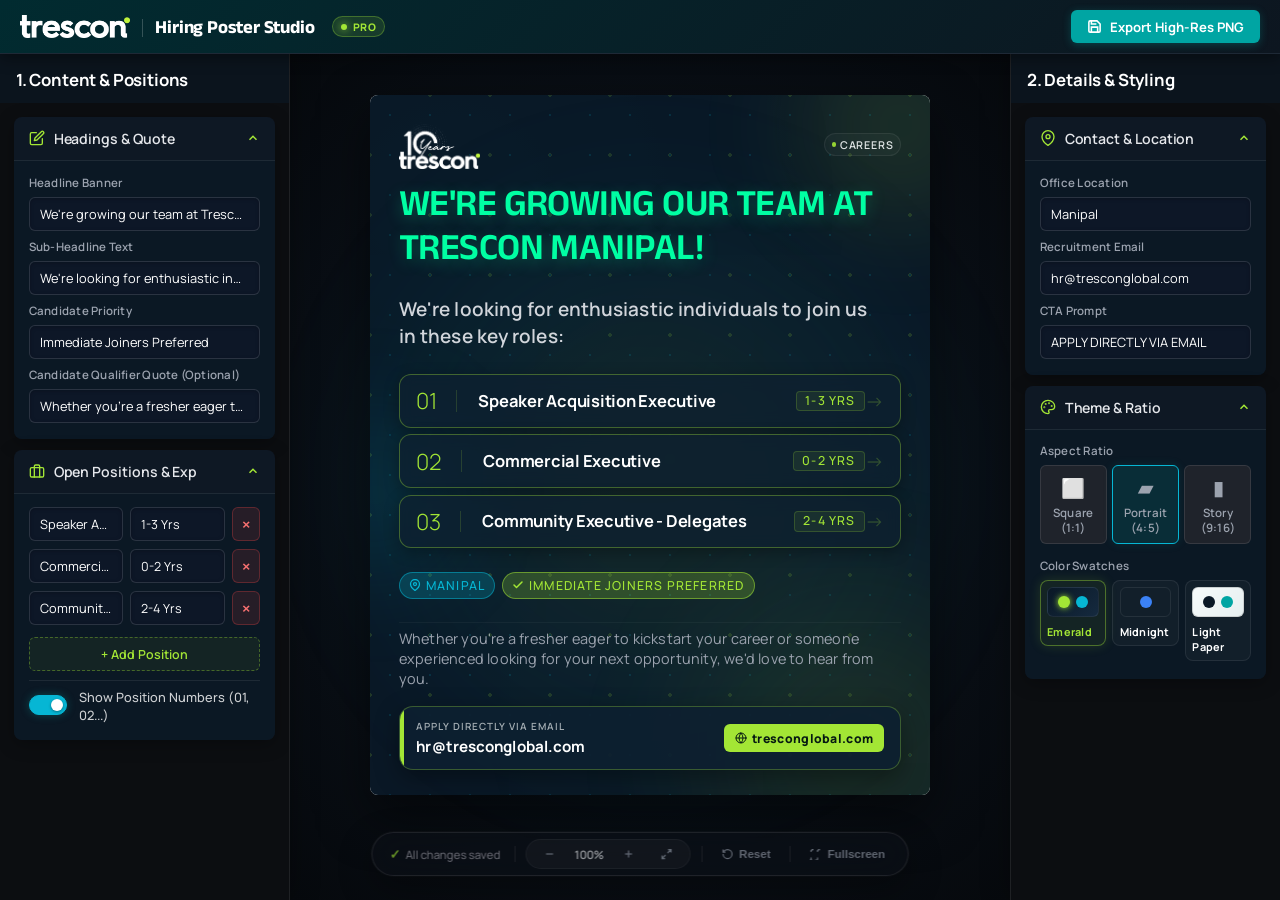
==== hiring-poster.html @ 16925a7d "Production Build: Permanent Clean Deployment v24.0" ====
<!DOCTYPE html>
<html lang="en">
<head>
  <meta charset="UTF-8">
  <meta name="viewport" content="width=device-width, initial-scale=1.0">
  <meta http-equiv="Cache-Control" content="no-cache, no-store, must-revalidate">
  <meta http-equiv="Pragma" content="no-cache">
  <meta http-equiv="Expires" content="0">
  <title>Trescon Global - Hiring Poster Studio Pro</title>
  <meta name="description" content="Official Trescon Global Canva-style hiring poster generator and social media campaign editor. Fill out job details, pick aspect ratios (Square, Portrait, Story), design themes, and export high-res PNGs.">
  
  <!-- Google Fonts: Manrope (Clean UI Typography) & Anek Devanagari -->
  <link rel="preconnect" href="https://fonts.googleapis.com">
  <link rel="preconnect" href="https://fonts.gstatic.com" crossorigin>
  <link href="https://fonts.googleapis.com/css2?family=Anek+Devanagari:wght@400;500;600;700&family=Manrope:wght@400;500;600;700;800&display=swap" rel="stylesheet">
  
  <link rel="stylesheet" href="style.css?v=27.0">
</head>
<body>

  <div class="studio-app-container" id="studio-app-container">
    
    <!-- TOP FIXED NAVIGATION RIBBON -->
    <header class="studio-top-ribbon">
      <div class="ribbon-brand">
        <img src="brand_assets/trescon-logo-white-2025.png" alt="Trescon Logo" class="brand-logo-img">
        <div class="brand-divider"></div>
        <h1 class="brand-title">Hiring Poster Studio</h1>
        <span class="live-studio-badge"><span class="badge-dot"></span> PRO</span>
      </div>

      <div class="ribbon-actions">
        <button id="btn-export-top" class="btn-top-export" aria-label="Export High-Res PNG">
          <svg width="15" height="15" viewBox="0 0 24 24" fill="none" stroke="currentColor" stroke-width="2.5"><path d="M19 21H5a2 2 0 0 1-2-2V5a2 2 0 0 1 2-2h11l5 5v11a2 2 0 0 1-2 2z"></path><polyline points="17 21 17 13 7 13 7 21"></polyline><polyline points="7 3 7 8 15 8"></polyline></svg>
          Export High-Res PNG
        </button>
      </div>
    </header>

    <!-- MAIN THREE-COLUMN STUDIO LAYOUT -->
    <div class="studio-main-layout">
      
      <!-- COLUMN 1: LEFT SIDEBAR (CONTENT & POSITIONS - 50/50 DIVIDE) -->
      <aside class="editor-sidebar-left">
        <div class="sidebar-header-clean">
          <h2>1. Content & Positions</h2>
        </div>

        <div class="accordion-container">
          
          <!-- ACCORDION 1: CAMPAIGN HEADINGS & PRIORITY (OPEN BY DEFAULT) -->
          <div class="accordion-item open" id="acc-item-headings">
            <button class="accordion-header" aria-expanded="true" aria-controls="acc-body-headings">
              <div class="acc-title-group">
                <svg class="acc-svg-icon" width="16" height="16" viewBox="0 0 24 24" fill="none" stroke="currentColor" stroke-width="2" stroke-linecap="round" stroke-linejoin="round"><path d="M11 4H4a2 2 0 0 0-2 2v14a2 2 0 0 0 2 2h14a2 2 0 0 0 2-2v-7"></path><path d="M18.5 2.5a2.121 2.121 0 0 1 3 3L12 15l-4 1 1-4 9.5-9.5z"></path></svg>
                <span class="acc-title">Headings & Quote</span>
              </div>
              <svg class="acc-chevron" width="14" height="14" viewBox="0 0 24 24" fill="none" stroke="currentColor" stroke-width="2.5"><polyline points="6 9 12 15 18 9"></polyline></svg>
            </button>
            
            <div class="accordion-body" id="acc-body-headings">
              <div class="form-group">
                <label for="title-input">Headline Banner</label>
                <input type="text" id="title-input" class="form-input" value="We're growing our team at Trescon Manipal!" placeholder="Headline banner text">
              </div>
              <div class="form-group" style="margin-top: 0.5rem;">
                <label for="subtitle-input">Sub-Headline Text</label>
                <input type="text" id="subtitle-input" class="form-input" value="We're looking for enthusiastic individuals to join us in these key roles:" placeholder="Sub-headline text">
              </div>
              <!-- CANDIDATE PRIORITY -->
              <div class="form-group" style="margin-top: 0.5rem;">
                <label for="highlight-input">Candidate Priority</label>
                <input type="text" id="highlight-input" class="form-input" value="Immediate Joiners Preferred" placeholder="e.g. Immediate Joiners Preferred">
              </div>
              <!-- CANDIDATE QUALIFIER QUOTE -->
              <div class="form-group" style="margin-top: 0.5rem;">
                <label for="qualifier-input">Candidate Qualifier Quote (Optional)</label>
                <input type="text" id="qualifier-input" class="form-input" value="Whether you're a fresher eager to kickstart your career or someone experienced looking for your next opportunity, we'd love to hear from you." placeholder="Leave blank to remove quote">
              </div>
            </div>
          </div>

          <!-- ACCORDION 2: OPEN POSITIONS & EXPERIENCE (OPEN BY DEFAULT) -->
          <div class="accordion-item open" id="acc-item-roles">
            <button class="accordion-header" aria-expanded="true" aria-controls="acc-body-roles">
              <div class="acc-title-group">
                <svg class="acc-svg-icon" width="16" height="16" viewBox="0 0 24 24" fill="none" stroke="currentColor" stroke-width="2" stroke-linecap="round" stroke-linejoin="round"><rect x="2" y="7" width="20" height="14" rx="2" ry="2"></rect><path d="M16 21V5a2 2 0 0 0-2-2h-4a2 2 0 0 0-2 2v16"></path></svg>
                <span class="acc-title">Open Positions & Exp</span>
                <span id="roles-limit-warning" class="warning-tag" style="display: none;">Max 5</span>
              </div>
              <svg class="acc-chevron" width="14" height="14" viewBox="0 0 24 24" fill="none" stroke="currentColor" stroke-width="2.5"><polyline points="6 9 12 15 18 9"></polyline></svg>
            </button>

            <div class="accordion-body" id="acc-body-roles">
              <div id="roles-input-container" class="roles-container">
                <!-- Dynamically populated by app.js -->
              </div>
              <button id="add-role-btn" class="add-role-btn">+ Add Position</button>
              
              <div class="form-group" style="margin-top: 0.6rem; border-top: 1px solid rgba(255, 255, 255, 0.08); padding-top: 0.45rem;">
                <div class="switch-container">
                  <label class="switch">
                    <input type="checkbox" id="show-numbers-toggle" checked>
                    <span class="slider"></span>
                  </label>
                  <span class="switch-label">Show Position Numbers (01, 02...)</span>
                </div>
              </div>
            </div>
          </div>

        </div>
      </aside>

      <!-- COLUMN 2: CENTER WORKSPACE (POSTER CANVAS) -->
      <main class="preview-workspace-center" id="preview-workspace">
        <div class="studio-halo-glow" id="studio-halo-glow"></div>

        <div class="flyer-canvas-wrapper ratio-portrait" id="flyer-canvas-wrapper">
          <div class="flyer-canvas theme-emerald-glow" id="flyer-canvas">
            
            <div class="brand-pattern pattern-circles" id="brand-pattern"></div>
            
            <div class="brand-deco-circle deco-1"></div>
            <div class="brand-deco-circle deco-2"></div>
            <div class="brand-deco-circle deco-3"></div>
            
            <div class="flyer-header">
              <img src="brand_assets/10-years-trescon-logo-W.png" alt="Trescon Global" class="flyer-logo" id="flyer-logo">
              <div class="careers-badge">
                <span class="pulse-dot"></span>
                <span>Careers</span>
              </div>
            </div>
            
            <div class="flyer-intro">
              <h2 class="flyer-title" id="flyer-title-text">We're growing our team at Trescon Manipal!</h2>
              <p class="flyer-subtitle" id="flyer-subtitle-text">We're looking for enthusiastic individuals to join us in these key roles:</p>
            </div>
            
            <div class="flyer-roles" id="flyer-roles-list">
              <!-- Dynamic elements generated by app.js -->
            </div>
            
            <div class="flyer-meta-row">
              <div class="info-badge">
                <svg viewBox="0 0 24 24" fill="none" stroke="currentColor" stroke-width="2.5" stroke-linecap="round" stroke-linejoin="round">
                  <path d="M21 10c0 7-9 13-9 13s-9-6-9-13a9 9 0 0 1 18 0z"></path>
                  <circle cx="12" cy="10" r="3"></circle>
                </svg>
                <span id="flyer-location-text">Manipal</span>
              </div>
              
              <div class="info-badge badge-highlight">
                <svg viewBox="0 0 24 24" fill="none" stroke="currentColor" stroke-width="3" stroke-linecap="round" stroke-linejoin="round">
                  <polyline points="20 6 9 17 4 12"></polyline>
                </svg>
                <span id="flyer-highlight-text">Immediate Joiners Preferred</span>
              </div>
            </div>
            
            <p class="candidate-qualifier" id="flyer-candidate-qualifier">
              Whether you're a fresher eager to kickstart your career or someone experienced looking for your next opportunity, we'd love to hear from you.
            </p>
            
            <div class="cta-box">
              <div class="cta-info">
                <span class="cta-text" id="flyer-cta-label-text">APPLY DIRECTLY VIA EMAIL</span>
                <a href="mailto:hr@tresconglobal.com" id="flyer-mailto-link" class="cta-highlight" title="Click to send email">
                  <span id="flyer-email-text">hr@tresconglobal.com</span>
                </a>
              </div>
              
              <div class="cta-right-col">
                <a href="https://tresconglobal.com" target="_blank" class="cta-website-badge" title="Visit Official Website">
                  <svg width="12" height="12" viewBox="0 0 24 24" fill="none" stroke="currentColor" stroke-width="2" stroke-linecap="round" stroke-linejoin="round"><circle cx="12" cy="12" r="10"></circle><line x1="2" y1="12" x2="22" y2="12"></line><path d="M12 2a15.3 15.3 0 0 1 4 10 15.3 15.3 0 0 1-4 10 15.3 15.3 0 0 1-4-10z"></path></svg>
                  <span>tresconglobal.com</span>
                </a>
              </div>
            </div>

          </div>
        </div>

        <!-- FIGMA / CANVA STYLE FLOATING GLASS CONTROL DOCK -->
        <div class="canvas-floating-dock" id="canvas-floating-dock">
          <!-- Auto-Save Indicator -->
          <div class="dock-status" id="status-indicator">
            <span class="status-check-icon">✓</span>
            <span class="status-text" id="status-text">All changes saved</span>
          </div>

          <div class="dock-divider"></div>

          <!-- Canvas Zoom Controls -->
          <div class="dock-zoom-group" id="navbar-zoom-controls">
            <button class="toolbar-btn" id="btn-zoom-out" title="Zoom Out (-)" aria-label="Zoom out">
              <svg width="12" height="12" viewBox="0 0 24 24" fill="none" stroke="currentColor" stroke-width="2.5"><line x1="5" y1="12" x2="19" y2="12"></line></svg>
            </button>
            <span class="zoom-value" id="zoom-value-text">100%</span>
            <button class="toolbar-btn" id="btn-zoom-in" title="Zoom In (+)" aria-label="Zoom in">
              <svg width="12" height="12" viewBox="0 0 24 24" fill="none" stroke="currentColor" stroke-width="2.5"><line x1="12" y1="5" x2="12" y2="19"></line><line x1="5" y1="12" x2="19" y2="12"></line></svg>
            </button>
            <button class="toolbar-btn" id="btn-zoom-fit" title="Fit to Screen" aria-label="Fit screen">
              <svg width="12" height="12" viewBox="0 0 24 24" fill="none" stroke="currentColor" stroke-width="2.5"><path d="M15 3h6v6M9 21H3v-6M21 3l-7 7M3 21l7-7"></path></svg>
            </button>
          </div>

          <div class="dock-divider"></div>

          <!-- Reset Button -->
          <button id="btn-reset-form" class="dock-btn" title="Reset to default form settings" aria-label="Reset form settings">
            <svg width="12" height="12" viewBox="0 0 24 24" fill="none" stroke="currentColor" stroke-width="2.5"><path d="M3 12a9 9 0 1 0 9-9 9.75 9.75 0 0 0-6.74 2.74L3 8"></path><path d="M3 3v5h5"></path></svg>
            <span>Reset</span>
          </button>

          <div class="dock-divider"></div>

          <!-- Fullscreen Button -->
          <button id="btn-toggle-fullscreen" class="dock-btn" title="Toggle Fullscreen Preview Mode" aria-label="Toggle Fullscreen">
            <svg width="12" height="12" viewBox="0 0 24 24" fill="none" stroke="currentColor" stroke-width="2.5"><path d="M8 3H5a2 2 0 0 1-2 2v3m18-5h-3a2 2 0 0 1-2 2v3m0 11v3a2 2 0 0 1-2 2h-3m-11 0H5a2 2 0 0 1-2-2v-3"></path></svg>
            <span>Fullscreen</span>
          </button>
        </div>

      </main>

      <!-- COLUMN 3: RIGHT SIDEBAR (CONTACT & STYLE - 50/50 DIVIDE) -->
      <aside class="editor-sidebar-right">
        <div class="sidebar-header-clean">
          <h2>2. Details & Styling</h2>
        </div>

        <div class="accordion-container">
          
          <!-- ACCORDION 3: CONTACT & LOCATION (OPEN BY DEFAULT) -->
          <div class="accordion-item open" id="acc-item-contact">
            <button class="accordion-header" aria-expanded="true" aria-controls="acc-body-contact">
              <div class="acc-title-group">
                <svg class="acc-svg-icon" width="16" height="16" viewBox="0 0 24 24" fill="none" stroke="currentColor" stroke-width="2" stroke-linecap="round" stroke-linejoin="round"><path d="M21 10c0 7-9 13-9 13s-9-6-9-13a9 9 0 0 1 18 0z"></path><circle cx="12" cy="10" r="3"></circle></svg>
                <span class="acc-title">Contact & Location</span>
              </div>
              <svg class="acc-chevron" width="14" height="14" viewBox="0 0 24 24" fill="none" stroke="currentColor" stroke-width="2.5"><polyline points="6 9 12 15 18 9"></polyline></svg>
            </button>

            <div class="accordion-body" id="acc-body-contact">
              <div class="form-group">
                <label for="location-input">Office Location</label>
                <input type="text" id="location-input" class="form-input" value="Manipal" placeholder="Manipal">
              </div>
              <div class="form-group" style="margin-top: 0.5rem;">
                <label for="email-input">Recruitment Email</label>
                <input type="email" id="email-input" class="form-input" value="hr@tresconglobal.com" placeholder="hr@tresconglobal.com">
              </div>
              <div class="form-group" style="margin-top: 0.5rem;">
                <label for="cta-label-input">CTA Prompt</label>
                <input type="text" id="cta-label-input" class="form-input" value="APPLY DIRECTLY VIA EMAIL" placeholder="APPLY DIRECTLY VIA EMAIL">
              </div>
            </div>
          </div>

          <!-- ACCORDION 4: THEME & FORMAT (OPEN BY DEFAULT) -->
          <div class="accordion-item open" id="acc-item-style">
            <button class="accordion-header" aria-expanded="true" aria-controls="acc-body-style">
              <div class="acc-title-group">
                <svg class="acc-svg-icon" width="16" height="16" viewBox="0 0 24 24" fill="none" stroke="currentColor" stroke-width="2" stroke-linecap="round" stroke-linejoin="round"><circle cx="13.5" cy="6.5" r=".5"></circle><circle cx="17.5" cy="10.5" r=".5"></circle><circle cx="8.5" cy="7.5" r=".5"></circle><circle cx="6.5" cy="12.5" r=".5"></circle><path d="M12 2C6.5 2 2 6.5 2 12s4.5 10 10 10c.92 0 1.7-.72 1.7-1.65 0-.43-.17-.83-.44-1.14-.29-.33-.46-.77-.46-1.26 0-1.05.85-1.9 1.9-1.9H17c2.76 0 5-2.24 5-5 0-4.97-4.48-9-10-9z"></path></svg>
                <span class="acc-title">Theme & Ratio</span>
              </div>
              <svg class="acc-chevron" width="14" height="14" viewBox="0 0 24 24" fill="none" stroke="currentColor" stroke-width="2.5"><polyline points="6 9 12 15 18 9"></polyline></svg>
            </button>

            <div class="accordion-body" id="acc-body-style">
              <!-- Aspect Ratio -->
              <div class="form-group">
                <label>Aspect Ratio</label>
                <div class="options-grid">
                  <div class="option-card">
                    <input type="radio" id="ratio-square-opt" name="size-preset" value="square">
                    <label for="ratio-square-opt">
                      <span class="icon">⬜</span>
                      <span>Square (1:1)</span>
                    </label>
                  </div>
                  <div class="option-card">
                    <input type="radio" id="ratio-portrait-opt" name="size-preset" value="portrait" checked>
                    <label for="ratio-portrait-opt">
                      <span class="icon">▰</span>
                      <span>Portrait (4:5)</span>
                    </label>
                  </div>
                  <div class="option-card">
                    <input type="radio" id="ratio-story-opt" name="size-preset" value="story">
                    <label for="ratio-story-opt">
                      <span class="icon">▮</span>
                      <span>Story (9:16)</span>
                    </label>
                  </div>
                </div>
              </div>

              <!-- Color Swatches -->
              <div class="form-group" style="margin-top: 0.85rem;">
                <label>Color Swatches</label>
                <div class="theme-swatch-grid">
                  <div class="theme-swatch-card">
                    <input type="radio" id="theme-emerald-opt" name="theme-preset" value="emerald" checked>
                    <label for="theme-emerald-opt">
                      <div class="swatch-preview-box preview-emerald">
                        <span class="swatch-dot dot-lime"></span>
                        <span class="swatch-dot dot-teal"></span>
                      </div>
                      <div class="swatch-details">
                        <span class="swatch-name">Emerald</span>
                      </div>
                    </label>
                  </div>

                  <div class="theme-swatch-card">
                    <input type="radio" id="theme-midnight-opt" name="theme-preset" value="midnight">
                    <label for="theme-midnight-opt">
                      <div class="swatch-preview-box preview-cyan"></span>
                        <span class="swatch-dot dot-blue"></span>
                      </div>
                      <div class="swatch-details">
                        <span class="swatch-name">Midnight</span>
                      </div>
                    </label>
                  </div>

                  <div class="theme-swatch-card">
                    <input type="radio" id="theme-light-opt" name="theme-preset" value="light">
                    <label for="theme-light-opt">
                      <div class="swatch-preview-box preview-light">
                        <span class="swatch-dot dot-dark"></span>
                        <span class="swatch-dot dot-slate"></span>
                      </div>
                      <div class="swatch-details">
                        <span class="swatch-name">Light Paper</span>
                      </div>
                    </label>
                  </div>
                </div>
              </div>

            </div>
          </div>

        </div>
      </aside>

    </div>

  </div>

  <!-- HTML2Canvas Image Export Library -->
  <script src="html2canvas.min.js"></script>
  <script src="app.js?v=27.0"></script>
</body>
</html>
---- style.css ----
@import url('https://fonts.googleapis.com/css2?family=Anek+Devanagari:wght@300;400;500;600;700;800&family=Manrope:wght@300;400;500;600;700;800&display=swap');

/* --- Brand Identity Tokens --- */
:root {
  /* Colors */
  --color-teal: #06B6D4; /* Brand Cyan */
  --color-dark-teal: #0A1826; /* Deep Trescon Midnight Navy */
  --color-dark-teal-gradient: linear-gradient(135deg, #0A1826 0%, #152A3F 100%);
  --color-slate-grey: #464D53;
  --color-charcoal: #1E2124;
  --color-charcoal-gradient: linear-gradient(135deg, #1E2124 0%, #30353A 100%);
  
  --color-lime: #A3E635; /* Signature Neon Lime */
  --color-yellow: #F4ED3C;
  --color-light-grey: #E6EFF0;
  --color-off-white: #F6FAFA;
  
  /* Fonts */
  --font-heading: 'Anek Devanagari', sans-serif;
  --font-body: 'Manrope', sans-serif;
}

/* --- Global Reset & Dashboard Layout --- */
* {
  box-sizing: border-box;
  margin: 0;
  padding: 0;
}

body {
  font-family: var(--font-body);
  background-color: #0f1114;
  color: var(--color-off-white);
  min-height: 100vh;
  display: flex;
  overflow-x: hidden;
}

.studio-app-container {
  display: flex;
  flex-direction: column;
  height: 100vh;
  width: 100vw;
  overflow: hidden;
  background-color: #0f1114;
}

/* TOP FIXED RIBBON BAR (EXACT LETTERHEAD STYLE) */
.studio-top-ribbon {
  position: fixed;
  top: 0;
  left: 0;
  right: 0;
  height: 54px;
  background: linear-gradient(135deg, #012b30 0%, #0d1620 100%);
  border-bottom: 1px solid #1e2936;
  display: flex;
  align-items: center;
  justify-content: space-between;
  padding: 0 20px;
  z-index: 1000;
  box-shadow: 0 4px 14px rgba(0, 0, 0, 0.4);
}

.ribbon-brand {
  display: flex;
  align-items: center;
  gap: 12px;
}

.brand-logo-img {
  height: 24px;
  width: auto;
  object-fit: contain;
  display: block;
}

.brand-divider {
  width: 1px;
  height: 18px;
  background: rgba(255, 255, 255, 0.2);
  flex-shrink: 0;
  transform: translateY(1px);
}

.brand-title {
  font-family: var(--font-heading);
  font-size: 1.15rem;
  font-weight: 700;
  color: #FFFFFF;
  letter-spacing: -0.2px;
  line-height: 1;
  margin: 0;
  transform: translateY(3.5px);
}

.ribbon-actions {
  display: flex;
  align-items: center;
  gap: 12px;
}

.navbar-zoom-controls {
  display: inline-flex;
  align-items: center;
  gap: 4px;
  background: rgba(15, 23, 42, 0.7);
  border: 1px solid rgba(255, 255, 255, 0.14);
  padding: 3px 8px;
  border-radius: 20px;
}

.navbar-zoom-controls .toolbar-btn {
  background: transparent;
  border: none;
  color: #9CA3AF;
  width: 24px;
  height: 24px;
  border-radius: 50%;
  display: inline-flex;
  align-items: center;
  justify-content: center;
  cursor: pointer;
  transition: all 0.15s ease;
}

.navbar-zoom-controls .toolbar-btn:hover {
  background: rgba(255, 255, 255, 0.12);
  color: #FFFFFF;
}

.navbar-zoom-controls .zoom-value {
  font-family: 'Manrope', -apple-system, sans-serif;
  font-size: 0.76rem;
  font-weight: 700;
  color: #E5E7EB;
  padding: 0 4px;
  min-width: 42px;
  text-align: center;
}

.btn-top-export {
  display: inline-flex;
  align-items: center;
  gap: 8px;
  padding: 0.45rem 1rem;
  border-radius: 6px;
  border: none;
  background: #00a5a3;
  color: #ffffff;
  font-family: var(--font-body);
  font-size: 0.82rem;
  font-weight: 700;
  cursor: pointer;
  transition: all 0.2s ease;
  box-shadow: 0 2px 8px rgba(0, 165, 163, 0.3);
}

.btn-top-export:hover {
  background: #00bebc;
  transform: translateY(-1px);
}

/* MAIN THREE-PANEL STUDIO LAYOUT */
.studio-main-layout {
  display: flex;
  width: 100%;
  height: calc(100vh - 54px);
  margin-top: 54px;
  overflow: hidden;
  background-color: #07090b;
}

/* Left Panel: Content & Copy Settings (310px) */
.editor-sidebar-left {
  width: 320px;
  background-color: #0c0e11;
  border-right: 1px solid rgba(255, 255, 255, 0.08);
  box-shadow: 4px 0 24px rgba(0, 0, 0, 0.25);
  display: flex;
  flex-direction: column;
  height: 100%;
  overflow-y: auto;
  flex-shrink: 0;
  z-index: 10;
}

/* Center Panel: Live Poster Canvas Workspace */
.preview-workspace-center {
  flex: 1 1 auto;
  display: flex;
  align-items: center;
  justify-content: center;
  position: relative;
  overflow: hidden;
  background: radial-gradient(circle at center, #0f1823 0%, #06090d 100%);
  padding: 1.5rem;
}

/* Right Panel: Style, Theme & Format (290px) */
.editor-sidebar-right {
  width: 300px;
  background-color: #0c0e11;
  border-left: 1px solid rgba(255, 255, 255, 0.08);
  box-shadow: -4px 0 24px rgba(0, 0, 0, 0.25);
  display: flex;
  flex-direction: column;
  height: 100%;
  overflow-y: auto;
  flex-shrink: 0;
  z-index: 10;
}

/* Responsive Drawer Behavior for Laptops (<1366px) */
@media (max-width: 1366px) {
  .editor-sidebar-left {
    width: 290px;
  }
  .editor-sidebar-right {
    width: 270px;
  }
}

.sidebar-header {
  display: flex;
  flex-direction: column;
  align-items: flex-start;
  gap: 0.35rem;
  padding-bottom: 1rem;
  border-bottom: 1px solid rgba(255, 255, 255, 0.08);
}

.sidebar-header h2 {
  font-family: var(--font-heading);
  font-size: 1.35rem;
  font-weight: 500;
  color: #FFFFFF;
  letter-spacing: -0.3px;
  margin: 0;
}

.sidebar-header p {
  font-size: 0.82rem;
  color: #9CA3AF;
  line-height: 1.4;
  margin: 0;
}

/* SIDEBAR CATEGORY TABS FOR LAPTOPS */
.sidebar-category-tabs {
  display: flex;
  gap: 0.35rem;
  background: rgba(255, 255, 255, 0.03);
  padding: 4px;
  border-radius: 8px;
  border: 1px solid rgba(255, 255, 255, 0.06);
}

.sidebar-cat-tab {
  flex: 1;
  display: flex;
  align-items: center;
  justify-content: center;
  gap: 0.35rem;
  padding: 0.5rem 0.25rem;
  border: none;
  background: transparent;
  color: #9CA3AF;
  font-family: var(--font-body);
  font-size: 0.78rem;
  font-weight: 600;
  border-radius: 6px;
  cursor: pointer;
  transition: all 0.2s ease;
  white-space: nowrap;
}

.sidebar-cat-tab:hover {
  color: #FFFFFF;
  background: rgba(255, 255, 255, 0.04);
}

.sidebar-cat-tab.active {
  color: #0A1826;
  background: var(--color-lime);
  font-weight: 700;
  box-shadow: 0 2px 8px rgba(163, 230, 53, 0.25);
}

.sidebar-tab-panels {
  flex: 1;
  display: flex;
  flex-direction: column;
  overflow-y: auto;
  padding-right: 2px;
}

.sidebar-tab-panel {
  display: none;
  flex-direction: column;
  gap: 1.2rem;
}

.sidebar-tab-panel.active-panel {
  display: flex;
}

.editor-section {
  display: flex;
  flex-direction: column;
  gap: 1rem;
  background: rgba(255, 255, 255, 0.02);
  border: 1px solid rgba(255, 255, 255, 0.05);
  padding: 1.2rem;
  border-radius: 12px;
  transition: all 0.25s ease;
}

.editor-section:hover {
  background: rgba(255, 255, 255, 0.03);
  border-color: rgba(255, 255, 255, 0.08);
}

.editor-section h2 {
  font-size: 0.78rem;
  text-transform: uppercase;
  letter-spacing: 1.5px;
  color: var(--color-lime);
  font-weight: 700;
  margin-bottom: 0.2rem;
  border-bottom: 1px solid rgba(255, 255, 255, 0.04);
  padding-bottom: 6px;
}

.form-group {
  display: flex;
  flex-direction: column;
  gap: 0.5rem;
}

.form-group label {
  font-size: 0.8rem;
  font-weight: 500;
  color: rgba(255, 255, 255, 0.7);
}

.form-input, .form-textarea {
  background-color: rgba(255, 255, 255, 0.02);
  border: 1px solid rgba(255, 255, 255, 0.08);
  border-radius: 8px;
  padding: 0.65rem 0.8rem;
  color: #fff;
  font-family: var(--font-body);
  font-size: 0.85rem;
  transition: all 0.2s ease;
  box-shadow: inset 0 1px 4px rgba(0, 0, 0, 0.2);
}

.form-input:hover, .form-textarea:hover {
  border-color: rgba(255, 255, 255, 0.15);
  background-color: rgba(255, 255, 255, 0.03);
}

.form-input:focus, .form-textarea:focus {
  outline: none;
  border-color: var(--color-teal);
  background-color: rgba(0, 165, 163, 0.02);
  box-shadow: 0 0 0 3px rgba(0, 165, 163, 0.2);
}

/* Fix dropdown options white-on-white text contrast bug */
select.form-input option,
.role-input-row select option {
  background-color: #121820;
  color: #ffffff;
  padding: 6px 10px;
}

.form-textarea {
  resize: vertical;
  min-height: 80px;
}

.role-input-row {
  display: flex;
  gap: 8px;
  align-items: center;
}

.role-input-row button {
  background-color: #c94a4a;
  border: none;
  border-radius: 4px;
  color: white;
  width: 32px;
  height: 32px;
  cursor: pointer;
  display: flex;
  align-items: center;
  justify-content: center;
  font-weight: bold;
  transition: background 0.2s;
}

.role-input-row button:hover {
  background-color: #e35b5b;
}

.add-role-btn {
  background-color: rgba(0, 165, 163, 0.15);
  border: 1px dashed var(--color-teal);
  color: var(--color-teal);
  padding: 0.6rem;
  border-radius: 6px;
  cursor: pointer;
  font-weight: 600;
  transition: all 0.2s;
}

.add-role-btn:hover {
  background-color: rgba(0, 165, 163, 0.25);
}

/* Choice Pickers (Aspect Ratio, Themes) */
.options-grid {
  display: grid;
  grid-template-columns: repeat(3, 1fr);
  gap: 8px;
}

.option-card {
  position: relative;
}

.option-card input {
  position: absolute;
  opacity: 0;
  width: 0;
  height: 0;
}

.option-card label {
  display: flex;
  flex-direction: column;
  align-items: center;
  justify-content: center;
  padding: 0.7rem 0.5rem;
  background-color: #1f232b;
  border: 1px solid rgba(255, 255, 255, 0.1);
  border-radius: 6px;
  cursor: pointer;
  font-size: 0.75rem;
  font-weight: 600;
  text-align: center;
  transition: all 0.2s;
  height: 100%;
}

.option-card input:checked + label {
  background-color: rgba(0, 165, 163, 0.15);
  border-color: var(--color-teal);
  color: var(--color-teal);
  box-shadow: 0 0 10px rgba(0, 165, 163, 0.15);
}

.option-card label .icon {
  font-size: 1.2rem;
  margin-bottom: 4px;
}

/* Export Button */
.export-btn {
  background-color: var(--color-lime);
  color: #000;
  border: none;
  border-radius: 6px;
  padding: 1rem;
  font-weight: 700;
  font-size: 1rem;
  cursor: pointer;
  transition: all 0.2s ease;
  display: flex;
  align-items: center;
  justify-content: center;
  gap: 8px;
  margin-top: auto;
  box-shadow: 0 4px 14px rgba(192, 244, 60, 0.3);
}

.export-btn:hover {
  transform: translateY(-2px);
  box-shadow: 0 6px 20px rgba(192, 244, 60, 0.4);
  background-color: #d1f760;
}

.export-btn:active {
  transform: translateY(0);
}

/* --- Right Panel: Live Preview --- */
.preview-workspace {
  flex-grow: 1;
  background-color: #0b0c0f;
  display: flex;
  align-items: center;
  justify-content: center;
  padding: 3rem;
  height: 100vh;
  overflow: auto;
  position: relative;
}

/* Preview Canvas Container */
.flyer-canvas-wrapper {
  box-shadow: 0 20px 50px rgba(0, 0, 0, 0.5);
  border-radius: 8px;
  overflow: hidden;
  position: relative;
  transition: width 0.3s cubic-bezier(0.4, 0, 0.2, 1), height 0.3s cubic-bezier(0.4, 0, 0.2, 1);
  background-color: #fff;
}

/* Poster Aspect Ratio Presets */
.flyer-canvas-wrapper.ratio-square {
  width: 600px;
  height: 600px;
}

.flyer-canvas-wrapper.ratio-portrait {
  width: 560px;
  height: 700px; /* 4:5 */
}

.flyer-canvas-wrapper.ratio-story {
  width: 410px;
  height: 728px; /* 9:16 */
}

/* Actual Design Canvas */
.flyer-canvas {
  width: 100%;
  height: 100%;
  position: relative;
  display: flex;
  flex-direction: column;
  justify-content: space-between !important;
  padding: 1.5em 1.75em 1.5em 1.75em !important;
  overflow: hidden;
  user-select: none;
  font-size: 16.5px; /* Base size */
  box-sizing: border-box;
}

/* Senior Design System: Viewport Base Font-Size Scaling */
.ratio-portrait .flyer-canvas {
  font-size: 16.5px; /* Fills 700px height gracefully */
}
.ratio-square .flyer-canvas {
  font-size: 14.2px; /* Fills 600px height gracefully */
}
.ratio-story .flyer-canvas {
  font-size: 15.2px; /* Fills 728px mobile height gracefully, zero empty voids! */
}

/* Density-Based Auto-Scaling overrides */
.flyer-canvas.canvas-roles-4 {
  font-size: 14.2px;
}
.ratio-square .flyer-canvas.canvas-roles-4 {
  font-size: 12.2px;
}
.ratio-story .flyer-canvas.canvas-roles-4 {
  font-size: 12.8px;
}

.flyer-canvas.canvas-roles-5 {
  font-size: 12.5px;
}
.ratio-square .flyer-canvas.canvas-roles-5 {
  font-size: 10.8px;
}
.ratio-story .flyer-canvas.canvas-roles-5 {
  font-size: 11.0px;
}

/* Organic Tactile Noise Texture Overlay */
.flyer-canvas::after {
  content: '';
  position: absolute;
  top: 0; left: 0; width: 100%; height: 100%;
  opacity: 0.015; /* Subtly textures dark and light themes alike */
  z-index: 1;
  pointer-events: none;
  background-image: url("data:image/svg+xml,%3Csvg viewBox='0 0 200 200' xmlns='http://www.w3.org/2000/svg'%3E%3Cfilter id='noiseFilter'%3E%3CfeTurbulence type='fractalNoise' baseFrequency='0.75' numOctaves='3' stitchTiles='stitch'/%3E%3C/svg%3E");
  background-repeat: repeat;
}

/* Geometric Brand Background Patterns */
.brand-pattern {
  position: absolute;
  top: 0;
  left: 0;
  width: 100%;
  height: 100%;
  pointer-events: none;
  z-index: 1;
  opacity: 0.15;
  transition: opacity 0.3s;
}

/* Decorative Brand Circles */
.brand-deco-circle {
  position: absolute;
  border-radius: 50%;
  pointer-events: none;
  z-index: 1;
  transition: all 0.3s ease;
}



@keyframes spin-slow {
  0% { transform: rotate(0deg); }
  100% { transform: rotate(360deg); }
}

@keyframes spin-reverse-slow {
  0% { transform: rotate(360deg); }
  100% { transform: rotate(0deg); }
}

/* Decorative Brand Glows - Theme 1 (Emerald Glow: Lime & Cyan) */
.theme-emerald-glow .deco-1 {
  width: 300px;
  height: 300px;
  top: -120px;
  right: -120px;
  background: radial-gradient(circle, rgba(163, 230, 53, 0.15) 0%, transparent 70%);
  filter: blur(40px);
}
.theme-emerald-glow .deco-2 {
  width: 250px;
  height: 250px;
  bottom: 25%;
  left: -120px;
  background: radial-gradient(circle, rgba(6, 182, 212, 0.15) 0%, transparent 70%);
  filter: blur(40px);
}
.theme-emerald-glow .deco-3 {
  width: 450px;
  height: 450px;
  bottom: -180px;
  right: -150px;
  background: radial-gradient(circle, rgba(163, 230, 53, 0.12) 0%, transparent 70%);
  filter: blur(50px);
}

/* Decorative Brand Glows - Theme 2 (Midnight Modern: Cyan & Soft Blue) */
.theme-midnight-modern .deco-1 {
  width: 350px;
  height: 350px;
  top: -150px;
  left: -120px;
  background: radial-gradient(circle, rgba(6, 182, 212, 0.16) 0%, transparent 70%);
  filter: blur(40px);
}
.theme-midnight-modern .deco-2 {
  width: 200px;
  height: 200px;
  top: 35%;
  right: -100px;
  background: radial-gradient(circle, rgba(255, 255, 255, 0.08) 0%, transparent 70%);
  filter: blur(30px);
}
.theme-midnight-modern .deco-3 {
  width: 320px;
  height: 320px;
  bottom: -120px;
  left: 15%;
  background: radial-gradient(circle, rgba(6, 182, 212, 0.12) 0%, transparent 70%);
  filter: blur(40px);
}

/* Decorative Brand Glows - Theme 3 (Corporate Light: Subtle Lines) */
.theme-corporate-light .deco-1 {
  width: 280px;
  height: 280px;
  top: -50px;
  right: -50px;
  border: 1px solid rgba(1, 55, 61, 0.05);
  background: transparent;
}
.theme-corporate-light .deco-2 {
  width: 120px;
  height: 120px;
  bottom: 30%;
  left: -30px;
  border: 1.5px dashed rgba(0, 165, 163, 0.10);
  background: transparent;
  animation: spin-slow 24s linear infinite;
}
.theme-corporate-light .deco-3 {
  width: 350px;
  height: 350px;
  bottom: -100px;
  right: -80px;
  border: 1px solid rgba(1, 55, 61, 0.04);
  background: transparent;
}

/* Brand Grid Circles Layout */
.pattern-circles {
  background-image: 
    radial-gradient(circle at 15% 15%, rgba(0, 165, 163, 0.15) 0%, transparent 60%),
    radial-gradient(circle at 85% 85%, rgba(192, 244, 60, 0.12) 0%, transparent 60%),
    radial-gradient(circle, var(--color-teal) 1.5px, transparent 1.5px),
    radial-gradient(circle, var(--color-lime) 2px, transparent 2px);
  background-size: 100% 100%, 100% 100%, 40px 40px, 60px 60px;
  background-position: 0 0, 0 0, 0 0, 30px 30px;
}

.pattern-grid {
  background-image: 
    linear-gradient(rgba(255, 255, 255, 0.05) 1px, transparent 1px),
    linear-gradient(90deg, rgba(255, 255, 255, 0.05) 1px, transparent 1px);
  background-size: 30px 30px;
}

.pattern-abstract {
  background-image: 
    radial-gradient(circle at 0% 0%, rgba(192, 244, 60, 0.2) 0%, transparent 50%),
    radial-gradient(circle at 100% 100%, rgba(0, 165, 163, 0.2) 0%, transparent 60%),
    radial-gradient(circle at 50% 30%, rgba(0, 165, 163, 0.1) 0%, transparent 40%);
}

/* Canvas Elements Z-Index Alignment */
.flyer-canvas > *:not(.brand-pattern):not(.brand-deco-circle) {
  position: relative;
  z-index: 2;
}

/* --- Theme Styling for the Flyer Canvas --- */

/* Theme 1: Emerald Glow (Deep Trescon Midnight Navy + Neon Lime Accent) */
.theme-emerald-glow {
  background-color: var(--color-dark-teal); /* Deep Trescon Midnight Navy (#0A1826) */
  color: var(--color-off-white);
}
.theme-emerald-glow .flyer-title {
  color: #00FFA3; /* Emerald headline color as specified */
  text-shadow: 0 4px 16px rgba(0, 255, 163, 0.25);
}
.theme-emerald-glow .flyer-subtitle {
  color: #D1D5DB; /* Muted White sub-headline color */
  opacity: 1;
}

/* Theme 2: Midnight Modern (Deep Trescon Midnight Navy + Cyan Accent) */
.theme-midnight-modern {
  background-color: var(--color-dark-teal); /* Deep Trescon Midnight Navy (#0A1826) */
  color: var(--color-off-white);
}
.theme-midnight-modern .flyer-title {
  color: #00FFA3; /* Emerald headline color as specified */
  text-shadow: 0 4px 16px rgba(0, 255, 163, 0.25);
}
.theme-midnight-modern .flyer-subtitle {
  color: #D1D5DB; /* Muted White sub-headline color */
  opacity: 1;
}

/* Theme 3: Corporate Light (Clean Off-White + Deep Teal Core) */
.theme-corporate-light {
  background-color: var(--color-off-white); /* Solid Brand Off-white */
  color: #1A2228;
}
.theme-corporate-light .flyer-title {
  color: #0A1826; /* Deep Midnight Navy */
}
.theme-corporate-light .flyer-subtitle {
  color: var(--color-slate-grey);
}
.theme-corporate-light .candidate-qualifier {
  color: var(--color-slate-grey);
}

/* --- Flyer Internal Elements Layout --- */

.flyer-header-block {
  display: flex;
  flex-direction: column;
  gap: 0.6em;
}

.flyer-body-group {
  display: flex;
  flex-direction: column;
  gap: 0.6em;
  margin: 0.4em 0;
}

/* Header section */
.flyer-header {
  display: flex;
  justify-content: space-between;
  align-items: center;
  margin-bottom: 0.5em; /* Compact margin */
}

.careers-badge {
  display: flex;
  align-items: center;
  gap: 0.375em;
  padding: 0.3em 0.6em;
  border-radius: 1.25em;
  background: rgba(255, 255, 255, 0.03);
  border: 1px solid rgba(255, 255, 255, 0.08);
  font-size: 0.65em;
  letter-spacing: 0.08em;
  opacity: 0.9;
  font-weight: 600;
  text-transform: uppercase;
}

.theme-corporate-light .careers-badge {
  background: rgba(1, 55, 61, 0.04);
  border: 1px solid rgba(1, 55, 61, 0.1);
  color: var(--color-dark-teal);
}

/* Pulsing dot indicator (Live feel) */
.pulse-dot {
  width: 0.375em;
  height: 0.375em;
  background-color: var(--color-lime);
  border-radius: 50%;
  display: inline-block;
  box-shadow: 0 0 0 0 rgba(192, 244, 60, 0.7);
  animation: pulse 1.6s infinite;
}

.theme-midnight-modern .pulse-dot {
  background-color: var(--color-teal);
  box-shadow: 0 0 0 0 rgba(0, 165, 163, 0.7);
  animation: pulse-teal 1.6s infinite;
}

.theme-corporate-light .pulse-dot {
  background-color: var(--color-dark-teal);
  box-shadow: 0 0 0 0 rgba(1, 55, 61, 0.4);
  animation: pulse-dark-teal 1.6s infinite;
}

@keyframes pulse {
  0% {
    transform: scale(0.95);
    box-shadow: 0 0 0 0 rgba(192, 244, 60, 0.7);
  }
  70% {
    transform: scale(1);
    box-shadow: 0 0 0 6px rgba(192, 244, 60, 0);
  }
  100% {
    transform: scale(0.95);
    box-shadow: 0 0 0 0 rgba(192, 244, 60, 0);
  }
}

@keyframes pulse-teal {
  0% {
    transform: scale(0.95);
    box-shadow: 0 0 0 0 rgba(0, 165, 163, 0.7);
  }
  70% {
    transform: scale(1);
    box-shadow: 0 0 0 6px rgba(0, 165, 163, 0);
  }
  100% {
    transform: scale(0.95);
    box-shadow: 0 0 0 0 rgba(0, 165, 163, 0);
  }
}

@keyframes pulse-dark-teal {
  0% {
    transform: scale(0.95);
    box-shadow: 0 0 0 0 rgba(1, 55, 61, 0.4);
  }
  70% {
    transform: scale(1);
    box-shadow: 0 0 0 6px rgba(1, 55, 61, 0);
  }
  100% {
    transform: scale(0.95);
    box-shadow: 0 0 0 0 rgba(1, 55, 61, 0);
  }
}

.flyer-logo {
  height: 3em;
  object-fit: contain;
  transition: opacity 0.2s;
}

.logo-hidden {
  opacity: 0;
  pointer-events: none;
}

/* Headings */
.flyer-intro {
  display: flex;
  flex-direction: column;
  gap: 0.75em;
}

.flyer-title {
  font-family: var(--font-heading);
  font-size: 2.25em; /* Scaled to base em */
  font-weight: 600; /* Unbolded to sleek SemiBold */
  line-height: 1.18; 
  text-transform: uppercase;
  letter-spacing: -0.015em;
}

.flyer-subtitle {
  font-size: 1.15em; /* Scaled to base em */
  font-weight: 600; 
  line-height: 1.4;
  max-width: 95%;
  text-transform: none; /* Sentence Case */
  letter-spacing: 0.1px;
  margin-top: 0.4em; 
  margin-bottom: 0.4em !important; 
}

/* Positions Section */
.flyer-roles {
  display: flex;
  flex-direction: column;
  gap: 0.4em !important; /* Compact gap */
  margin: 0.4em 0; 
}

.role-card {
  display: flex;
  align-items: center;
  justify-content: space-between;
  padding: 0.625em 1em !important; /* Scaled using relative em */
  border-radius: 12px;
  position: relative;
  overflow: hidden;
  background: rgba(255, 255, 255, 0.02);
  border: 1px solid rgba(255, 255, 255, 0.06);
  backdrop-filter: blur(8px);
  -webkit-backdrop-filter: blur(8px);
  box-shadow: 0 4px 15px rgba(0, 0, 0, 0.12);
  transition: all 0.35s cubic-bezier(0.25, 0.8, 0.25, 1);
}

.role-card:hover {
  transform: translateY(-2px);
  background: rgba(255, 255, 255, 0.04);
  border-color: rgba(255, 255, 255, 0.15);
  box-shadow: 0 8px 25px rgba(0, 0, 0, 0.2);
}

.theme-emerald-glow .role-card {
  background: rgba(14, 32, 48, 0.75); /* Dark slate translucent container */
  border: 1px solid rgba(163, 230, 53, 0.35); /* Glowing Neon Lime border */
  box-shadow: 0 4px 15px rgba(0, 0, 0, 0.3);
}

.theme-emerald-glow .role-card:hover {
  background: rgba(14, 32, 48, 0.90);
  border-color: rgba(163, 230, 53, 0.65);
  box-shadow: 0 8px 25px rgba(163, 230, 53, 0.15), 0 4px 15px rgba(0, 0, 0, 0.3);
}

.theme-midnight-modern .role-card {
  background: rgba(14, 32, 48, 0.75); /* Dark slate translucent container */
  border: 1px solid rgba(6, 182, 212, 0.35); /* Glowing Cyan border */
  box-shadow: 0 4px 15px rgba(0, 0, 0, 0.3);
}

.theme-midnight-modern .role-card:hover {
  background: rgba(14, 32, 48, 0.90);
  border-color: rgba(6, 182, 212, 0.65);
  box-shadow: 0 8px 25px rgba(6, 182, 212, 0.15), 0 4px 15px rgba(0, 0, 0, 0.3);
}

.theme-corporate-light .role-card {
  background: #FFFFFF !important;
  border: 1px solid rgba(203, 213, 225, 0.8) !important;
  box-shadow: 0 4px 14px rgba(15, 23, 42, 0.05) !important;
}

.theme-corporate-light .role-card:hover {
  background: #F8FAFC !important;
  border-color: #061A12 !important;
  box-shadow: 0 8px 24px rgba(6, 26, 18, 0.12) !important;
}

.role-card-number {
  font-family: var(--font-body);
  font-weight: 300; /* Thin and elegant numbers */
  font-size: 1.35em; /* Scaled using relative em */
  flex-shrink: 0;
  margin-right: 0.875em;
  position: relative;
  display: flex;
  align-items: center;
  padding-right: 0.875em;
  transition: all 0.3s ease;
}

/* Vertical line separator */
.role-card-number::after {
  content: '';
  position: absolute;
  right: 0;
  top: 15%;
  bottom: 15%;
  width: 1px;
  background-color: rgba(255, 255, 255, 0.1);
  transition: all 0.3s ease;
}

.theme-emerald-glow .role-card-number {
  color: var(--color-lime);
}
.theme-emerald-glow .role-card-number::after {
  background-color: rgba(192, 244, 60, 0.15);
}
.theme-emerald-glow .role-card:hover .role-card-number {
  color: #ffffff;
  text-shadow: 0 0 10px rgba(192, 244, 60, 0.3);
}

.theme-midnight-modern .role-card-number {
  color: var(--color-teal);
}
.theme-midnight-modern .role-card-number::after {
  background-color: rgba(0, 165, 163, 0.18);
}
.theme-midnight-modern .role-card:hover .role-card-number {
  color: #ffffff;
  text-shadow: 0 0 10px rgba(0, 165, 163, 0.3);
}

.theme-corporate-light .role-card-number {
  color: #061A12 !important;
}
.theme-corporate-light .role-card-number::after {
  background-color: rgba(6, 26, 18, 0.2) !important;
}
.theme-corporate-light .role-card:hover .role-card-number {
  color: #15803D !important;
}

.role-card-info {
  display: flex;
  flex-direction: column;
  gap: 1px;
  margin-left: 2px;
  flex-grow: 1;
}

.role-title-row {
  display: flex;
  flex-direction: row;
  flex-wrap: nowrap; /* No wrapping of the badge container row */
  align-items: flex-start; /* Align badge to top line of title */
  justify-content: space-between;
  width: 100%;
  gap: 0.75em;
}

.role-card-title {
  font-family: var(--font-body);
  font-weight: 700; /* Exact User Spec: Bold */
  font-size: 1em !important; /* Fix Card #01 & #03 Title Line Breaks */
  color: #FFFFFF; /* Pure White High Contrast */
  letter-spacing: -0.015em !important;
  line-height: 1.2 !important;
  flex-grow: 1;
}

.role-type-badge {
  font-size: 0.75em; /* Exact User Spec: 0.75rem */
  font-weight: 500; /* Exact User Spec: Medium */
  letter-spacing: 1.2px; /* Uppercase, Wide Tracking */
  padding: 0.25em 0.65em;
  border-radius: 4px;
  text-transform: uppercase;
  display: inline-block;
  line-height: 1;
  margin-left: 0;
  vertical-align: middle;
  flex-shrink: 0; /* Never squash the badge on wrapped lines */
}

.theme-emerald-glow .role-type-badge {
  background: rgba(163, 230, 53, 0.08);
  border: 1px solid rgba(163, 230, 53, 0.2);
  color: var(--color-lime);
}

.theme-midnight-modern .role-type-badge {
  background: rgba(6, 182, 212, 0.08);
  border: 1px solid rgba(6, 182, 212, 0.2);
  color: var(--color-teal);
}

.theme-corporate-light .role-type-badge {
  background: #061A12 !important;
  border: 1px solid #061A12 !important;
  color: #A3E635 !important;
  font-weight: 800 !important;
}

.role-card-sub {
  font-size: 0.58em; /* Distinctly smaller */
  opacity: 0.45;
  text-transform: uppercase;
  letter-spacing: 1.8px; /* High spacing for metadata design feel */
}

.role-card-chevron {
  font-size: 1.15em;
  opacity: 0.25;
  transition: all 0.3s ease;
  display: flex;
  align-items: center;
  margin-left: auto;
}

.role-card:hover .role-card-chevron {
  opacity: 0.9;
  transform: translateX(4px);
}

.theme-emerald-glow .role-card-chevron {
  color: var(--color-lime);
}

.theme-midnight-modern .role-card-chevron {
  color: var(--color-teal);
}

.theme-corporate-light .role-card-chevron {
  color: #061A12 !important;
}

/* Metadata Badges */
.flyer-meta-row {
  display: flex;
  flex-wrap: wrap;
  gap: 0.4em;
  margin: 0.4em 0;
}

.info-badge {
  display: flex;
  align-items: center;
  gap: 0.375em;
  padding: 0.3em 0.75em;
  border-radius: 1.25em;
  font-size: 0.75em; /* Exact User Spec: 0.75rem */
  font-weight: 500; /* Exact User Spec: Medium */
  text-transform: uppercase;
  letter-spacing: 1.2px; /* Uppercase, Wide Tracking */
  background: rgba(255, 255, 255, 0.03);
  border: 1px solid rgba(255, 255, 255, 0.08);
  color: var(--color-off-white);
  transition: all 0.25s ease;
}

.info-badge:hover {
  background: rgba(255, 255, 255, 0.06);
  border-color: rgba(255, 255, 255, 0.15);
}

/* Theme Metadata Badges Overrides */
.theme-emerald-glow .info-badge:not(.badge-highlight) {
  border-color: rgba(6, 182, 212, 0.5); /* Stronger border contrast */
  color: #06B6D4; /* Cyan */
  background: rgba(6, 182, 212, 0.22); /* Stronger background opacity */
}
.theme-emerald-glow .info-badge.badge-highlight {
  border-color: rgba(163, 230, 53, 0.5); /* Stronger border contrast */
  color: var(--color-lime); /* Neon Lime */
  background: rgba(163, 230, 53, 0.22); /* Stronger background opacity */
}

.theme-midnight-modern .info-badge:not(.badge-highlight) {
  border-color: rgba(163, 230, 53, 0.5); /* Stronger border contrast */
  color: #A3E635; /* Neon Lime */
  background: rgba(163, 230, 53, 0.22); /* Stronger background opacity */
}
.theme-midnight-modern .info-badge.badge-highlight {
  border-color: rgba(6, 182, 212, 0.5); /* Stronger border contrast */
  color: var(--color-teal); /* Cyan */
  background: rgba(6, 182, 212, 0.22); /* Stronger background opacity */
}

.theme-corporate-light .info-badge {
  background: rgba(6, 26, 18, 0.06) !important;
  border: 1px solid rgba(6, 26, 18, 0.2) !important;
  color: #061A12 !important;
  font-weight: 700 !important;
}
.theme-corporate-light .info-badge.badge-highlight {
  background: #061A12 !important;
  border: 1px solid #061A12 !important;
  color: #A3E635 !important;
  font-weight: 800 !important;
}

.info-badge svg {
  width: 12px;
  height: 12px;
}

/* Qualifier statement */
.candidate-qualifier {
  font-size: 0.875em; /* Exact User Spec: 0.875rem */
  font-weight: 400; /* Exact User Spec: Regular */
  color: #9CA3AF; /* Light Gray */
  line-height: 1.4; 
  text-align: left; /* Left aligned */
  margin: 0.4em 0;
  padding-top: 0.4em;
  border-top: 1px solid rgba(255, 255, 255, 0.04);
  font-style: normal;
  letter-spacing: 0.2px;
}

.theme-corporate-light .candidate-qualifier {
  border-top-color: rgba(6, 26, 18, 0.12) !important;
  color: #334155 !important;
}

/* Call to Action Container (Refined Executive Layout) */
.cta-box {
  border-radius: 0.85em;
  padding: 0.75em 1em !important;
  display: flex !important;
  flex-direction: row !important;
  align-items: center !important;
  justify-content: space-between !important;
  gap: 1em !important;
  background: rgba(14, 32, 48, 0.92);
  border: 1px solid rgba(163, 230, 53, 0.3);
  box-shadow: 0 8px 24px rgba(0, 0, 0, 0.35);
  position: relative;
  overflow: hidden;
}

.cta-box::before {
  content: '';
  position: absolute;
  left: 0;
  top: 0;
  bottom: 0;
  width: 4px;
  background: var(--color-lime);
}

.theme-emerald-glow .cta-box {
  background: rgba(14, 32, 48, 0.92);
  border-color: rgba(163, 230, 53, 0.3);
  box-shadow: 0 8px 24px rgba(0, 0, 0, 0.35);
}

.theme-emerald-glow .cta-box::before {
  background: var(--color-lime);
}

.theme-midnight-modern .cta-box {
  background: rgba(14, 32, 48, 0.92);
  border-color: rgba(6, 182, 212, 0.35);
  box-shadow: 0 8px 24px rgba(0, 0, 0, 0.35);
}

.theme-midnight-modern .cta-box::before {
  background: var(--color-teal);
}

.theme-corporate-light .cta-box {
  background: #FFFFFF !important;
  border: 1.5px solid #061A12 !important;
  box-shadow: 0 6px 20px rgba(6, 26, 18, 0.08) !important;
}

.theme-corporate-light .cta-box::before {
  background: #A3E635 !important;
}

.cta-info {
  display: flex;
  flex-direction: column;
  align-items: flex-start;
  text-align: left;
  gap: 0.15em;
  min-width: 0;
}

.cta-text {
  font-size: 0.6em; 
  font-weight: 600;
  text-transform: uppercase;
  letter-spacing: 1px;
  opacity: 0.65;
}

.cta-highlight {
  font-family: var(--font-body);
  font-size: 0.92em;
  font-weight: 700;
  color: #ffffff;
  text-decoration: none;
  letter-spacing: 0.1px;
  transition: all 0.2s ease;
  white-space: nowrap;
}

.theme-corporate-light .role-card-title {
  color: #0F172A !important;
}

.theme-corporate-light .cta-highlight {
  color: #061A12 !important;
  font-weight: 800 !important;
}

.theme-corporate-light .cta-text {
  color: #475569 !important;
  opacity: 0.95 !important;
}

.cta-highlight:hover {
  color: var(--color-lime);
}

.theme-midnight-modern .cta-highlight:hover {
  color: var(--color-teal);
}

.theme-corporate-light .cta-highlight:hover {
  color: #15803D !important;
}

.cta-right-col {
  display: flex;
  align-items: center;
  gap: 0.5em;
  flex-shrink: 0;
}

/* Solid Crisp Executive Brand CTA Button */
.cta-website-badge {
  display: inline-flex;
  align-items: center;
  gap: 0.45em;
  padding: 0.45em 0.85em;
  border-radius: 6px;
  background: var(--color-lime);
  color: #0A1826 !important;
  font-family: var(--font-body);
  font-size: 0.74em;
  font-weight: 800;
  text-decoration: none;
  letter-spacing: 0.3px;
  transition: all 0.2s ease;
  flex-shrink: 0;
  white-space: nowrap;
  box-shadow: none !important;
  border: none;
}

.theme-emerald-glow .cta-website-badge {
  background: #A3E635 !important; /* Pure Crisp Bright Lime */
  color: #061A12 !important; /* High Contrast Deep Dark Text */
  font-weight: 800 !important;
}

.theme-emerald-glow .cta-website-badge:hover {
  background: #B4F34A !important;
}

.theme-midnight-modern .cta-website-badge {
  background: #00A5A3 !important; /* Pure Vibrant Teal */
  color: #FFFFFF !important;
  font-weight: 800 !important;
}

.theme-midnight-modern .cta-website-badge:hover {
  background: #00BEBC !important;
}

.theme-corporate-light .cta-website-badge {
  color: #A3E635 !important;
  background: #061A12 !important; /* Pure Electric Cyan */
  border: none !important;
  font-weight: 800 !important;
}

.theme-corporate-light .cta-website-badge:hover {
  background: #112A20 !important;
  color: #B4F34A !important;
}

.cta-website-badge:hover {
  background: rgba(163, 230, 53, 0.15);
  border-color: rgba(163, 230, 53, 0.4);
  transform: translateY(-1px);
}

.cta-qr-wrapper {
  width: 3.125em;
  height: 3.125em;
  background: #ffffff;
  padding: 0.25em;
  border-radius: 0.375em;
  flex-shrink: 0;
  align-items: center;
  justify-content: center;
  box-shadow: 0 4px 10px rgba(0, 0, 0, 0.15);
  transition: all 0.2s ease;
}

.cta-qr-wrapper svg {
  width: 100%;
  height: 100%;
}

/* Square 1:1 Aspect Ratio Layout Overrides */
.ratio-square .flyer-canvas {
  padding: 22px 24px 16px 24px; /* Reduced top/bottom padding to reclaim container height */
}



.ratio-square .flyer-header {
  margin-bottom: 12px; /* Pull header closer to title */
}

.ratio-square .flyer-logo {
  height: 38px; /* Slightly smaller logo */
}

/* Base dynamic layout auto-scaling is handled fully by .flyer-canvas base font-size scaling. */

/* Responsive adjustments */
@media (max-width: 1024px) {
  body {
    flex-direction: column;
  }
  .editor-sidebar {
    width: 100%;
    height: auto;
    overflow-y: visible;
  }
  .preview-workspace {
    height: auto;
    min-height: 80vh;
    padding: 2rem 1rem;
  }
}

/* Custom Sliding Toggle Switch */
.switch-container {
  display: flex;
  align-items: center;
  gap: 12px;
  cursor: pointer;
  user-select: none;
}

.switch {
  position: relative;
  display: inline-block;
  width: 38px;
  height: 20px;
  flex-shrink: 0;
}

.switch input {
  opacity: 0;
  width: 0;
  height: 0;
}

.switch .slider {
  position: absolute;
  cursor: pointer;
  top: 0; left: 0; right: 0; bottom: 0;
  background-color: rgba(255, 255, 255, 0.06);
  border: 1px solid rgba(255, 255, 255, 0.08);
  transition: all 0.25s cubic-bezier(0.4, 0, 0.2, 1);
  border-radius: 20px;
}

.switch .slider:before {
  position: absolute;
  content: "";
  height: 12px;
  width: 12px;
  left: 3px;
  bottom: 3px;
  background-color: rgba(255, 255, 255, 0.5);
  transition: all 0.25s cubic-bezier(0.4, 0, 0.2, 1);
  border-radius: 50%;
  box-shadow: 0 1px 3px rgba(0, 0, 0, 0.4);
}

.switch input:checked + .slider {
  background-color: var(--color-teal);
  border-color: var(--color-teal);
  box-shadow: 0 0 8px rgba(0, 165, 163, 0.35);
}

.switch input:checked + .slider:before {
  transform: translateX(18px);
  background-color: #ffffff;
}

.switch-label {
  font-size: 0.8rem;
  font-weight: 500;
  color: rgba(255, 255, 255, 0.8);
}

/* Tooltip Feedback styles for Copy actions */
.cta-info {
  position: relative;
}

.copy-tooltip {
  position: absolute;
  top: -22px;
  left: 0;
  background: var(--color-teal);
  color: #fff;
  font-size: 0.58rem;
  padding: 3px 8px;
  border-radius: 4px;
  font-weight: 700;
  letter-spacing: 0.5px;
  text-transform: uppercase;
  animation: fadeInOut 1.5s ease-in-out forwards;
  pointer-events: none;
  box-shadow: 0 4px 10px rgba(0, 0, 0, 0.2);
  z-index: 100;
}

.theme-emerald-glow .copy-tooltip {
  background: var(--color-lime);
  color: #0d0f11;
}

.theme-corporate-light .copy-tooltip {
  background: var(--color-dark-teal);
  color: #ffffff;
}

@keyframes fadeInOut {
  0% { opacity: 0; transform: translateY(4px); }
  15% { opacity: 1; transform: translateY(0); }
  85% { opacity: 1; transform: translateY(0); }
  100% { opacity: 0; transform: translateY(-4px); }
}

/* Dark mode scrollbars for premium feel */
.editor-sidebar::-webkit-scrollbar {
  width: 6px;
}
.editor-sidebar::-webkit-scrollbar-track {
  background: transparent;
}
.editor-sidebar::-webkit-scrollbar-thumb {
  background: rgba(255, 255, 255, 0.08);
  border-radius: 3px;
}
.editor-sidebar::-webkit-scrollbar-thumb:hover {
  background: rgba(255, 255, 255, 0.15);
}

/* ==========================================
   TOP APP NAVIGATION BAR & VIEW SWITCHING
   ========================================== */
.app-navbar {
  display: flex;
  justify-content: space-between;
  align-items: center;
  padding: 0.75rem 2rem;
  background-color: #0d131a;
  border-bottom: 1px solid rgba(255, 255, 255, 0.08);
  position: sticky;
  top: 0;
  z-index: 1000;
}

.nav-brand {
  display: flex;
  align-items: center;
  gap: 1rem;
}

.nav-logo {
  height: 32px;
  object-fit: contain;
}

.nav-divider {
  width: 1px;
  height: 20px;
  background: rgba(255, 255, 255, 0.15);
}

.nav-subtitle {
  font-size: 0.85rem;
  font-weight: 600;
  color: var(--color-lime);
  letter-spacing: 0.5px;
  text-transform: uppercase;
}

.nav-tabs {
  display: flex;
  gap: 0.5rem;
  background: rgba(255, 255, 255, 0.03);
  padding: 4px;
  border-radius: 8px;
  border: 1px solid rgba(255, 255, 255, 0.06);
}

.nav-tab {
  display: flex;
  align-items: center;
  gap: 0.5rem;
  padding: 0.5rem 1.25rem;
  border: none;
  background: transparent;
  color: #9CA3AF;
  font-family: var(--font-body);
  font-size: 0.85rem;
  font-weight: 600;
  border-radius: 6px;
  cursor: pointer;
  transition: all 0.2s ease;
}

.nav-tab:hover {
  color: #FFFFFF;
  background: rgba(255, 255, 255, 0.05);
}

.nav-tab.active {
  color: #0A1826;
  background: var(--color-lime);
  font-weight: 700;
  box-shadow: 0 2px 10px rgba(163, 230, 53, 0.3);
}

.recruiter-badge {
  display: flex;
  align-items: center;
  gap: 0.5rem;
  padding: 0.4rem 0.85rem;
  border-radius: 20px;
  background: rgba(255, 255, 255, 0.03);
  border: 1px solid rgba(255, 255, 255, 0.08);
  font-size: 0.78rem;
  color: #D1D5DB;
  font-weight: 500;
}

.user-status-dot {
  width: 8px;
  height: 8px;
  background: var(--color-lime);
  border-radius: 50%;
  box-shadow: 0 0 8px var(--color-lime);
}

/* App Views Toggle */
.app-viewport-container {
  width: 100%;
  min-height: calc(100vh - 65px);
  background-color: #090e14;
}

.app-view {
  display: none;
  width: 100%;
}

.app-view.view-active {
  display: block;
}

/* Poster Studio Layout inside view */
.poster-studio-wrapper {
  display: flex;
  width: 100%;
  height: calc(100vh - 65px);
  overflow: hidden;
}

/* ==========================================
   DASHBOARD STYLING
   ========================================== */
.dashboard-wrapper {
  max-width: 1350px;
  margin: 0 auto;
  padding: 2rem;
  display: flex;
  flex-direction: column;
  gap: 2rem;
}

.dashboard-header-row {
  display: flex;
  justify-content: space-between;
  align-items: flex-end;
}

.dashboard-title {
  font-family: var(--font-heading);
  font-size: 1.75rem;
  font-weight: 700;
  color: #FFFFFF;
  letter-spacing: -0.5px;
}

.dashboard-subtitle {
  font-size: 0.9rem;
  color: #9CA3AF;
  margin-top: 0.35rem;
}

.btn-primary-action {
  display: flex;
  align-items: center;
  gap: 0.5rem;
  padding: 0.75rem 1.35rem;
  border-radius: 8px;
  border: none;
  background: var(--color-lime);
  color: #0A1826;
  font-weight: 700;
  font-size: 0.88rem;
  cursor: pointer;
  transition: all 0.25s ease;
  box-shadow: 0 4px 15px rgba(163, 230, 53, 0.25);
}

.btn-primary-action:hover {
  transform: translateY(-2px);
  box-shadow: 0 6px 20px rgba(163, 230, 53, 0.4);
}

/* KPI Grid */
.kpi-grid {
  display: grid;
  grid-template-columns: repeat(4, 1fr);
  gap: 1.25rem;
}

.kpi-card {
  background: rgba(14, 22, 32, 0.75);
  border: 1px solid rgba(255, 255, 255, 0.08);
  border-radius: 12px;
  padding: 1.25rem 1.5rem;
  display: flex;
  flex-direction: column;
  gap: 0.5rem;
  backdrop-filter: blur(10px);
  transition: all 0.25s ease;
}

.kpi-card:hover {
  border-color: rgba(255, 255, 255, 0.18);
  transform: translateY(-2px);
}

.kpi-header {
  display: flex;
  justify-content: space-between;
  align-items: center;
}

.kpi-title {
  font-size: 0.8rem;
  font-weight: 600;
  color: #9CA3AF;
  text-transform: uppercase;
  letter-spacing: 0.8px;
}

.kpi-icon {
  font-size: 1.1rem;
  padding: 0.35rem 0.5rem;
  border-radius: 8px;
  background: rgba(255, 255, 255, 0.04);
}

.kpi-value {
  font-family: var(--font-heading);
  font-size: 2rem;
  font-weight: 800;
  color: #FFFFFF;
}

.kpi-trend {
  font-size: 0.78rem;
  color: #9CA3AF;
}

.trend-up {
  color: var(--color-lime);
  font-weight: 600;
}

/* Dashboard Table Section */
.dashboard-section {
  background: rgba(14, 22, 32, 0.75);
  border: 1px solid rgba(255, 255, 255, 0.08);
  border-radius: 12px;
  padding: 1.5rem;
  display: flex;
  flex-direction: column;
  gap: 1.25rem;
}

.section-title-row {
  display: flex;
  align-items: center;
  gap: 0.75rem;
}

.section-title-row h2 {
  font-family: var(--font-heading);
  font-size: 1.15rem;
  font-weight: 700;
  color: #FFFFFF;
}

.badge-count {
  font-size: 0.72rem;
  font-weight: 700;
  color: var(--color-lime);
  background: rgba(163, 230, 53, 0.12);
  border: 1px solid rgba(163, 230, 53, 0.25);
  padding: 0.25rem 0.65rem;
  border-radius: 12px;
  text-transform: uppercase;
  letter-spacing: 0.5px;
}

.table-responsive-wrapper {
  overflow-x: auto;
}

.dashboard-table {
  width: 100%;
  border-collapse: collapse;
  text-align: left;
  font-size: 0.88rem;
}

.dashboard-table th {
  padding: 0.85rem 1rem;
  font-size: 0.75rem;
  font-weight: 600;
  color: #9CA3AF;
  text-transform: uppercase;
  letter-spacing: 0.8px;
  border-bottom: 1px solid rgba(255, 255, 255, 0.08);
}

.dashboard-table td {
  padding: 1rem;
  border-bottom: 1px solid rgba(255, 255, 255, 0.04);
  color: #D1D5DB;
  vertical-align: middle;
}

.dashboard-table tbody tr:hover {
  background: rgba(255, 255, 255, 0.02);
}

.campaign-cell {
  display: flex;
  flex-direction: column;
  gap: 0.2rem;
}

.campaign-name {
  font-weight: 700;
  color: #FFFFFF;
}

.campaign-sub {
  font-size: 0.75rem;
  color: #6B7280;
}

.location-pill {
  display: inline-flex;
  align-items: center;
  gap: 0.3em;
  padding: 0.25em 0.6em;
  border-radius: 12px;
  background: rgba(6, 182, 212, 0.12);
  border: 1px solid rgba(6, 182, 212, 0.3);
  color: var(--color-teal);
  font-size: 0.78rem;
  font-weight: 600;
}

.roles-mini-list {
  display: flex;
  flex-wrap: wrap;
  gap: 0.35rem;
}

.role-tag {
  font-size: 0.72rem;
  padding: 0.2rem 0.5rem;
  border-radius: 4px;
  background: rgba(255, 255, 255, 0.05);
  border: 1px solid rgba(255, 255, 255, 0.08);
  color: #D1D5DB;
}

.status-badge {
  font-size: 0.75rem;
  font-weight: 700;
  padding: 0.25rem 0.6rem;
  border-radius: 12px;
}

.status-active {
  background: rgba(163, 230, 53, 0.12);
  color: var(--color-lime);
  border: 1px solid rgba(163, 230, 53, 0.3);
}

.status-paused {
  background: rgba(234, 179, 8, 0.12);
  color: #EAB308;
  border: 1px solid rgba(234, 179, 8, 0.3);
}

.btn-table-action {
  padding: 0.45rem 0.85rem;
  border-radius: 6px;
  border: 1px solid rgba(163, 230, 53, 0.3);
  background: rgba(163, 230, 53, 0.08);
  color: var(--color-lime);
  font-family: var(--font-body);
  font-size: 0.78rem;
  font-weight: 700;
  cursor: pointer;
  transition: all 0.2s ease;
}

.btn-table-action:hover {
  background: var(--color-lime);
  color: #0A1826;
  box-shadow: 0 0 10px rgba(163, 230, 53, 0.3);
}

/* Pipeline Grid */
.pipeline-grid {
  display: grid;
  grid-template-columns: repeat(5, 1fr);
  gap: 1rem;
}

.pipeline-card {
  background: rgba(255, 255, 255, 0.02);
  border: 1px solid rgba(255, 255, 255, 0.06);
  border-radius: 10px;
  padding: 1rem;
  display: flex;
  flex-direction: column;
  gap: 0.4rem;
}

.pipeline-head {
  display: flex;
  align-items: center;
  gap: 0.4rem;
  font-size: 0.78rem;
  font-weight: 600;
  color: #9CA3AF;
  text-transform: uppercase;
}

.pipeline-dot {
  width: 8px;
  height: 8px;
  border-radius: 50%;
}
.dot-applied { background: #3B82F6; }
.dot-screening { background: #EAB308; }
.dot-interview { background: #A855F7; }
.dot-offer { background: #06B6D4; }
.dot-hired { background: var(--color-lime); }

.pipeline-count {
  font-family: var(--font-heading);
  font-size: 1.5rem;
  font-weight: 800;
  color: #FFFFFF;
}

.pipeline-sub {
  font-size: 0.72rem;
  color: #6B7280;
}
.editor-sidebar::-webkit-scrollbar-thumb:hover {
  background: rgba(255, 255, 255, 0.15);
}

/* ==========================================
   EXECUTIVE DARK LUXURY OVERHAUL STYLES
   ========================================== */

/* Live Studio Badge */
.live-studio-badge {
  display: inline-flex;
  align-items: center;
  gap: 0.35rem;
  padding: 0.15rem 0.5rem;
  border-radius: 12px;
  background: rgba(163, 230, 53, 0.12);
  border: 1px solid rgba(163, 230, 53, 0.3);
  color: var(--color-lime);
  font-size: 0.65rem;
  font-weight: 800;
  letter-spacing: 0.5px;
  margin-left: 0.35rem;
}

.badge-dot {
  width: 6px;
  height: 6px;
  border-radius: 50%;
  background: var(--color-lime);
  box-shadow: 0 0 8px var(--color-lime);
  animation: pulseDot 1.8s infinite;
}

@keyframes pulseDot {
  0% { opacity: 0.4; transform: scale(0.9); }
  50% { opacity: 1; transform: scale(1.2); }
  100% { opacity: 0.4; transform: scale(0.9); }
}

/* Center Campaign Preset Chips in Ribbon */
.ribbon-presets {
  display: flex;
  align-items: center;
  gap: 0.5rem;
}

.preset-label {
  font-size: 0.75rem;
  font-weight: 600;
  color: #6B7280;
  text-transform: uppercase;
  letter-spacing: 0.5px;
}

.preset-chip {
  padding: 0.35rem 0.75rem;
  border-radius: 20px;
  border: 1px solid rgba(255, 255, 255, 0.08);
  background: rgba(255, 255, 255, 0.03);
  color: #9CA3AF;
  font-family: var(--font-body);
  font-size: 0.78rem;
  font-weight: 600;
  cursor: pointer;
  transition: all 0.2s ease;
  white-space: nowrap;
}

.preset-chip:hover {
  background: rgba(255, 255, 255, 0.08);
  color: #FFFFFF;
  border-color: rgba(255, 255, 255, 0.2);
}

.preset-chip.active-chip {
  background: rgba(6, 182, 212, 0.15);
  border-color: rgba(6, 182, 212, 0.4);
  color: var(--color-teal);
  font-weight: 700;
  box-shadow: 0 0 10px rgba(6, 182, 212, 0.2);
}

/* Top Switch Button */
.btn-top-switch {
  color: #9CA3AF;
  text-decoration: none;
  font-size: 0.8rem;
  font-weight: 600;
  padding: 0.38rem 0.85rem;
  border-radius: 6px;
  background: rgba(255, 255, 255, 0.03);
  border: 1px solid rgba(255, 255, 255, 0.08);
  transition: all 0.2s ease;
}

.btn-top-switch:hover {
  background: rgba(255, 255, 255, 0.08);
  color: #FFFFFF;
}

/* Visual Theme Swatches Grid */
.theme-swatch-grid {
  display: grid;
  grid-template-columns: repeat(3, 1fr);
  gap: 0.6rem;
}

.theme-swatch-card {
  position: relative;
}

.theme-swatch-card input {
  position: absolute;
  opacity: 0;
  width: 0;
  height: 0;
}

.theme-swatch-card label {
  display: flex;
  flex-direction: column;
  gap: 0.4rem;
  padding: 0.6rem;
  border-radius: 8px;
  background: rgba(255, 255, 255, 0.03);
  border: 1px solid rgba(255, 255, 255, 0.08);
  cursor: pointer;
  transition: all 0.25s ease;
}

.theme-swatch-card label:hover {
  background: rgba(255, 255, 255, 0.06);
  border-color: rgba(255, 255, 255, 0.18);
  transform: translateY(-1px);
}

.theme-swatch-card input:checked + label {
  background: rgba(163, 230, 53, 0.06);
  border-color: rgba(163, 230, 53, 0.4);
  box-shadow: 0 0 12px rgba(163, 230, 53, 0.15);
}

.swatch-preview-box {
  width: 100%;
  height: 38px;
  border-radius: 6px;
  display: flex;
  align-items: center;
  justify-content: center;
  gap: 0.4rem;
  border: 1px solid rgba(255, 255, 255, 0.08);
}

.preview-emerald {
  background: linear-gradient(135deg, #0A1826 0%, #152A3F 100%);
}
.preview-midnight {
  background: linear-gradient(135deg, #070e17 0%, #0d1e2e 100%);
}
.preview-light {
  background: linear-gradient(135deg, #F6FAFA 0%, #E6EFF0 100%);
  border-color: rgba(0, 0, 0, 0.15);
}

.swatch-dot {
  width: 12px;
  height: 12px;
  border-radius: 50%;
}
.dot-lime { background: var(--color-lime); box-shadow: 0 0 6px var(--color-lime); }
.dot-teal { background: var(--color-teal); }
.dot-cyan { background: #06B6D4; box-shadow: 0 0 6px #06B6D4; }
.dot-blue { background: #3B82F6; }
.dot-dark { background: #0A1826; }
.dot-slate { background: #00A5A3; }

.swatch-details {
  display: flex;
  flex-direction: column;
  gap: 0.1rem;
}

.swatch-name {
  font-size: 0.74rem;
  font-weight: 700;
  color: #FFFFFF;
}

.theme-swatch-card input:checked + label .swatch-name {
  color: var(--color-lime);
}

.swatch-tag {
  font-size: 0.62rem;
  color: #6B7280;
}

/* Floating Studio Canvas Toolbar */
.floating-studio-toolbar {
  position: absolute;
  top: 1.25rem;
  left: 50%;
  transform: translateX(-50%);
  z-index: 100;
  display: flex;
  align-items: center;
  gap: 0.6rem;
  padding: 0.35rem 0.75rem;
  border-radius: 30px;
  background: rgba(14, 22, 32, 0.85);
  border: 1px solid rgba(255, 255, 255, 0.12);
  backdrop-filter: blur(16px);
  box-shadow: 0 8px 24px rgba(0, 0, 0, 0.4);
}

.toolbar-group {
  display: flex;
  align-items: center;
  gap: 0.35rem;
}

.toolbar-btn {
  display: flex;
  align-items: center;
  justify-content: center;
  gap: 0.35rem;
  padding: 0.3rem 0.65rem;
  border-radius: 20px;
  border: 1px solid transparent;
  background: transparent;
  color: #9CA3AF;
  font-family: var(--font-body);
  font-size: 0.75rem;
  font-weight: 600;
  cursor: pointer;
  transition: all 0.2s ease;
}

.toolbar-btn:hover {
  background: rgba(255, 255, 255, 0.06);
  color: #FFFFFF;
}

.toolbar-btn.active-tool {
  background: rgba(163, 230, 53, 0.12);
  border-color: rgba(163, 230, 53, 0.3);
  color: var(--color-lime);
}

.zoom-value {
  font-size: 0.75rem;
  font-weight: 700;
  color: #FFFFFF;
  min-width: 38px;
  text-align: center;
}

.toolbar-divider {
  width: 1px;
  height: 16px;
  background: rgba(255, 255, 255, 0.12);
}

/* Dynamic Studio Ambient Glow Halo */
.studio-halo-glow {
  position: absolute;
  top: 50%;
  left: 50%;
  transform: translate(-50%, -50%);
  width: 650px;
  height: 650px;
  border-radius: 50%;
  background: radial-gradient(circle, rgba(163, 230, 53, 0.08) 0%, rgba(6, 182, 212, 0.05) 50%, transparent 70%);
  filter: blur(60px);
  pointer-events: none;
  z-index: 1;
  transition: all 0.5s ease;
}

/* ==========================================
   ZERO-SCROLL COMPACT FORM GRIDS FOR SMALL SCREENS
   ========================================== */

.form-grid-2col {
  display: grid;
  grid-template-columns: 1fr 1fr;
  gap: 0.6rem;
}

@media (max-height: 920px), (max-width: 1440px) {
  .editor-sidebar {
    padding: 0.85rem;
    gap: 0.65rem;
  }
  
  .sidebar-header {
    padding-bottom: 0.4rem;
  }

  .sidebar-header h2 {
    font-size: 1.1rem;
  }

  .sidebar-header p {
    font-size: 0.74rem;
    line-height: 1.25;
  }

  .sidebar-cat-tab {
    padding: 0.35rem 0.2rem;
    font-size: 0.74rem;
  }

  .editor-section {
    padding: 0.75rem;
    gap: 0.6rem;
    border-radius: 8px;
  }

  .editor-section h2 {
    font-size: 0.7rem;
    padding-bottom: 4px;
    margin-bottom: 0;
  }

  .form-group {
    gap: 0.25rem;
  }

  .form-group label {
    font-size: 0.74rem;
  }

  .form-input {
    padding: 0.45rem 0.65rem;
    font-size: 0.78rem;
    border-radius: 6px;
  }

  .add-role-btn {
    padding: 0.35rem;
    font-size: 0.75rem;
  }

  .export-btn {
    padding: 0.6rem;
    font-size: 0.82rem;
  }

  .options-grid {
    gap: 0.35rem;
  }

  .option-card label {
    padding: 0.45rem 0.3rem;
    font-size: 0.72rem;
  }

  .theme-swatch-grid {
    gap: 0.4rem;
  }

  .theme-swatch-card label {
    padding: 0.4rem;
  }

  .swatch-preview-box {
    height: 30px;
  }

  .swatch-name {
    font-size: 0.68rem;
  }

  .swatch-tag {
    font-size: 0.58rem;
  }

  .sidebar-tab-panel {
    gap: 0.75rem;
  }
}

/* ==========================================
   UX REFINEMENT: SIDEBAR STATUS FOOTER & QUICK EXPORT
   ========================================== */

.sidebar-status-footer {
  display: flex;
  align-items: center;
  justify-content: space-between;
  gap: 0.4rem;
  margin-top: auto;
}

.preview-workspace-center {
  flex: 1;
  display: flex;
  flex-direction: column;
  align-items: center;
  justify-content: center;
  position: relative;
  overflow: auto;
  padding: 2rem 2rem 6rem 2rem;
  background-color: #050608;
}

/* FLOATING GLASS CONTROL DOCK (CANVA / FIGMA STYLE) */
.canvas-floating-dock {
  position: fixed;
  bottom: 1.5rem;
  left: 50%;
  transform: translateX(-50%);
  z-index: 100;
  display: flex;
  align-items: center;
  gap: 0.65rem;
  background: rgba(15, 18, 25, 0.88);
  backdrop-filter: blur(16px) saturate(180%);
  -webkit-backdrop-filter: blur(16px) saturate(180%);
  border: 1px solid rgba(255, 255, 255, 0.14);
  border-radius: 9999px;
  padding: 0.35rem 0.85rem;
  box-shadow: 0 12px 36px rgba(0, 0, 0, 0.6), 0 0 0 1px rgba(255, 255, 255, 0.05);
  opacity: 0.6;
  transition: all 0.3s cubic-bezier(0.16, 1, 0.3, 1);
}

.canvas-floating-dock:hover {
  opacity: 1;
  border-color: rgba(255, 255, 255, 0.25);
  box-shadow: 0 16px 42px rgba(0, 0, 0, 0.7), 0 0 20px rgba(163, 230, 53, 0.2);
}

.dock-status {
  display: flex;
  align-items: center;
  gap: 0.35rem;
  font-size: 0.72rem;
  color: #A1A1AA;
  white-space: nowrap !important;
  font-weight: 500;
  padding: 0 0.2rem;
}

.dock-divider {
  width: 1px;
  height: 16px;
  background: rgba(255, 255, 255, 0.12);
  flex-shrink: 0;
}

.dock-zoom-group {
  display: flex;
  align-items: center;
  gap: 0.2rem;
  background: rgba(255, 255, 255, 0.05);
  border: 1px solid rgba(255, 255, 255, 0.08);
  border-radius: 9999px;
  padding: 0.15rem 0.35rem;
}

.dock-zoom-group .zoom-value {
  font-size: 0.72rem;
  color: #F3F4F6;
  font-weight: 600;
  min-width: 38px;
  text-align: center;
  user-select: none;
}

.dock-btn {
  display: inline-flex;
  align-items: center;
  gap: 0.35rem;
  background: transparent;
  border: none;
  color: #9CA3AF;
  font-size: 0.72rem;
  font-weight: 600;
  padding: 0.25rem 0.55rem;
  border-radius: 9999px;
  cursor: pointer;
  transition: all 0.18s ease;
  white-space: nowrap;
}

.dock-btn:hover {
  color: #FFFFFF;
  background: rgba(255, 255, 255, 0.08);
}

.dock-btn svg {
  flex-shrink: 0;
}

.status-indicator {
  display: flex;
  align-items: center;
  gap: 0.35rem;
  font-size: 0.72rem;
  color: #A1A1AA;
  white-space: nowrap !important;
  flex-shrink: 0;
}

.status-text {
  white-space: nowrap !important;
}

.sidebar-zoom-controls {
  display: flex;
  align-items: center;
  gap: 0.25rem;
  background: rgba(255, 255, 255, 0.05);
  border: 1px solid rgba(255, 255, 255, 0.08);
  border-radius: 6px;
  padding: 0.2rem 0.4rem;
}

.sidebar-zoom-controls .zoom-value {
  font-size: 0.7rem;
  color: #D1D5DB;
  font-weight: 600;
  min-width: 34px;
  text-align: center;
}

.status-check-icon {
  color: var(--color-lime);
  font-weight: 800;
  font-size: 0.8rem;
}

.sidebar-footer-actions {
  display: flex;
  align-items: center;
  gap: 0.35rem;
}

.btn-ghost-sm {
  display: inline-flex;
  align-items: center;
  gap: 0.3rem;
  padding: 0.28rem 0.55rem;
  border-radius: 5px;
  border: 1px solid rgba(255, 255, 255, 0.08);
  background: rgba(255, 255, 255, 0.03);
  color: #9CA3AF;
  font-family: var(--font-body);
  font-size: 0.72rem;
  font-weight: 600;
  cursor: pointer;
  transition: all 0.2s ease;
}

.btn-ghost-sm:hover {
  background: rgba(255, 255, 255, 0.08);
  color: #FFFFFF;
  border-color: rgba(255, 255, 255, 0.15);
}

.btn-quick-export-canvas {
  background: rgba(163, 230, 53, 0.15) !important;
  border-color: rgba(163, 230, 53, 0.35) !important;
  color: var(--color-lime) !important;
  font-weight: 700 !important;
}

/* ==========================================
   PRIORITIZED ACTIONABLE POLISH STYLES (P1, P2, P3)
   ========================================== */

*, *::before, *::after {
  box-sizing: border-box;
}

/* P1: Sidebar Horizontal Overflow Fix */
.editor-sidebar {
  overflow-x: hidden !important;
  box-sizing: border-box;
}

.form-grid-2col {
  display: grid;
  grid-template-columns: repeat(auto-fit, minmax(130px, 1fr));
  gap: 0.6rem;
  width: 100%;
}

/* P1: Role Input Row Alignment & Custom Select Chevron */
.role-input-row {
  display: flex;
  align-items: center;
  gap: 0.4rem;
  width: 100%;
}

.role-title-input {
  flex: 1 1 auto !important;
  min-width: 0 !important;
}

.role-exp-select {
  flex: 0 0 95px !important;
  width: 95px !important;
  appearance: none;
  -webkit-appearance: none;
  background-image: url("data:image/svg+xml,%3Csvg xmlns='http://www.w3.org/2000/svg' width='10' height='10' viewBox='0 0 24 24' fill='none' stroke='%239CA3AF' stroke-width='2.5' stroke-linecap='round' stroke-linejoin='round'%3E%3Cpolyline points='6 9 12 15 18 9'%3E%3C/polyline%3E%3C/svg%3E");
  background-repeat: no-repeat;
  background-position: right 8px center;
  padding-right: 22px !important;
  cursor: pointer;
}

.role-remove-btn {
  flex-shrink: 0;
  aria-label: "Remove position";
}

/* P2: High-Contrast Active Neon Focus States */
.form-input:focus, .form-textarea:focus, .role-exp-select:focus {
  outline: none !important;
  border-color: var(--color-lime) !important;
  box-shadow: 0 0 0 3px rgba(163, 230, 53, 0.25) !important;
  background-color: rgba(163, 230, 53, 0.03) !important;
}

/* P2: Non-Blocking Reset Confirmation Badge */
.reset-confirm-box {
  display: flex;
  align-items: center;
  gap: 0.4rem;
  background: rgba(239, 68, 68, 0.14);
  border: 1px solid rgba(239, 68, 68, 0.35);
  padding: 0.25rem 0.55rem;
  border-radius: 6px;
  font-size: 0.72rem;
  color: #FCA5A5;
  animation: fadeIn 0.2s ease-out;
}

@keyframes fadeIn {
  from { opacity: 0; transform: translateY(2px); }
  to { opacity: 1; transform: translateY(0); }
}

.btn-confirm-reset {
  background: #EF4444;
  color: #FFFFFF;
  border: none;
  padding: 0.15rem 0.45rem;
  border-radius: 4px;
  font-weight: 700;
  font-size: 0.68rem;
  cursor: pointer;
  transition: background 0.15s ease;
}

.btn-confirm-reset:hover {
  background: #DC2626;
}

.btn-cancel-reset {
  background: transparent;
  color: #D1D5DB;
  border: none;
  font-size: 0.68rem;
  cursor: pointer;
  text-decoration: underline;
}

/* P3: Muted Text Contrast Optimization (WCAG 2.1 AA) */
.sidebar-header p, .form-group label, .status-text, .swatch-tag, .preset-label {
  color: #A1A1AA !important;
}

/* P3: Custom Sleek Vertical Scrollbars */
.sidebar-tab-panels::-webkit-scrollbar, 
.editor-sidebar::-webkit-scrollbar {
  width: 5px;
}

.sidebar-tab-panels::-webkit-scrollbar-track, 
.editor-sidebar::-webkit-scrollbar-track {
  background: transparent;
}

.sidebar-tab-panels::-webkit-scrollbar-thumb, 
.editor-sidebar::-webkit-scrollbar-thumb {
  background: rgba(255, 255, 255, 0.15);
  border-radius: 3px;
}

/* ==========================================
   AUDITED PADDING, SPACING & COMPONENT ALIGNMENT
   ========================================== */

.sidebar-header-clean {
  padding: 0.9rem 1rem 0.75rem 1rem;
  border-bottom: 1px solid var(--border-color);
  background: rgba(10, 24, 38, 0.6);
}

.sidebar-header-clean h2 {
  font-family: 'Manrope', -apple-system, BlinkMacSystemFont, sans-serif !important;
  font-size: 1.05rem !important;
  font-weight: 700 !important;
  color: #FFFFFF !important;
  letter-spacing: -0.01em !important;
  margin: 0 !important;
}

.accordion-container {
  display: flex;
  flex-direction: column;
  gap: 0.65rem;
  padding: 0.85rem;
  overflow-y: auto;
  flex: 1 1 auto;
}

.accordion-item {
  background: var(--bg-card);
  border: 1px solid var(--border-color);
  border-radius: 8px;
  overflow: hidden;
  transition: border-color 0.2s ease, box-shadow 0.2s ease, background-color 0.2s ease;
}

.accordion-item:hover {
  border-color: rgba(255, 255, 255, 0.2);
}

.accordion-item.open {
  border-color: rgba(163, 230, 53, 0.45);
  box-shadow: 0 4px 18px rgba(0, 0, 0, 0.3);
  background: rgba(15, 27, 42, 0.8);
}

.accordion-header {
  width: 100%;
  display: flex;
  align-items: center;
  justify-content: space-between;
  padding: 0.75rem 0.95rem;
  background: transparent;
  border: none;
  color: #E5E7EB !important;
  font-family: 'Manrope', -apple-system, BlinkMacSystemFont, sans-serif !important;
  font-size: 0.88rem !important;
  font-weight: 600 !important;
  letter-spacing: -0.005em !important;
  cursor: pointer;
  text-align: left;
  transition: background 0.15s ease;
}

.accordion-header:hover {
  background: rgba(255, 255, 255, 0.04);
}

.acc-title-group {
  display: flex;
  align-items: center;
  gap: 0.55rem;
}

.acc-svg-icon {
  color: var(--color-lime);
  flex-shrink: 0;
  transition: transform 0.2s ease, color 0.2s ease;
}

.accordion-item:hover .acc-svg-icon {
  color: #FFFFFF;
}

.accordion-item.open .acc-svg-icon {
  color: var(--color-lime);
}

.acc-title {
  color: #E5E7EB;
}

.acc-chevron {
  color: #9CA3AF;
  transition: transform 0.25s cubic-bezier(0.4, 0, 0.2, 1);
}

.accordion-item.open .acc-chevron {
  transform: rotate(180deg);
  color: var(--color-lime);
}

.accordion-body {
  display: none;
  padding: 0.85rem 0.95rem 1rem 0.95rem;
  border-top: 1px solid rgba(255, 255, 255, 0.08);
  background: rgba(10, 24, 38, 0.55);
}

.accordion-item.open .accordion-body {
  display: block;
  animation: fadeInBody 0.2s ease-out;
}

/* 2-Column Form Grid Vertical Gap Fix */
.form-grid-2col {
  display: grid;
  grid-template-columns: repeat(auto-fit, minmax(125px, 1fr));
  gap: 0.65rem 0.75rem;
  width: 100%;
}

.form-grid-2col:not(:last-child) {
  margin-bottom: 0.75rem;
}

.form-group {
  display: flex;
  flex-direction: column;
  gap: 0.3rem;
  width: 100%;
}

.form-group label {
  font-family: 'Manrope', -apple-system, BlinkMacSystemFont, sans-serif !important;
  font-size: 0.72rem !important;
  font-weight: 600 !important;
  color: #9CA3AF !important;
  letter-spacing: 0.02em;
  margin-bottom: 0.15rem;
}

.form-input, .form-textarea {
  font-family: 'Manrope', -apple-system, BlinkMacSystemFont, sans-serif !important;
  font-size: 0.8rem !important;
  padding: 0.45rem 0.65rem !important;
  height: 34px !important;
  border-radius: 6px !important;
  background: rgba(15, 23, 42, 0.7) !important;
  border: 1px solid rgba(255, 255, 255, 0.12) !important;
  color: #FFFFFF !important;
  box-sizing: border-box !important;
  text-overflow: ellipsis;
  overflow: hidden;
  white-space: nowrap;
}

/* Role Input Row Alignment & Sleek Delete Button */
.roles-container {
  display: flex;
  flex-direction: column;
  gap: 0.5rem;
  margin-bottom: 0.75rem;
  width: 100%;
}

.role-input-row {
  display: flex;
  align-items: center;
  gap: 0.45rem;
  width: 100%;
}

.role-title-input {
  flex: 1 1 auto !important;
  min-width: 0 !important;
}

.role-exp-select, .role-exp-input {
  flex: 0 0 95px !important;
  width: 95px !important;
  height: 34px !important;
  font-size: 0.78rem !important;
}

.role-exp-select {
  appearance: none;
  -webkit-appearance: none;
  background-image: url("data:image/svg+xml,%3Csvg xmlns='http://www.w3.org/2000/svg' width='10' height='10' viewBox='0 0 24 24' fill='none' stroke='%239CA3AF' stroke-width='2.5' stroke-linecap='round' stroke-linejoin='round'%3E%3Cpolyline points='6 9 12 15 18 9'%3E%3C/polyline%3E%3C/svg%3E");
  background-repeat: no-repeat;
  background-position: right 8px center;
  padding-right: 20px !important;
  cursor: pointer;
}

.role-remove-btn {
  flex: 0 0 28px !important;
  width: 28px !important;
  height: 34px !important;
  display: inline-flex !important;
  align-items: center !important;
  justify-content: center !important;
  background: rgba(239, 68, 68, 0.12) !important;
  border: 1px solid rgba(239, 68, 68, 0.28) !important;
  color: #F87171 !important;
  border-radius: 6px !important;
  font-size: 0.85rem !important;
  font-weight: 700 !important;
  cursor: pointer !important;
  padding: 0 !important;
  transition: all 0.15s ease !important;
}

.role-remove-btn:hover {
  background: #EF4444 !important;
  color: #FFFFFF !important;
  border-color: #EF4444 !important;
  box-shadow: 0 0 8px rgba(239, 68, 68, 0.4) !important;
}

/* Sleek Full-Width Add Position Button */
.add-role-btn {
  width: 100% !important;
  display: flex !important;
  align-items: center !important;
  justify-content: center !important;
  gap: 0.4rem !important;
  background: rgba(163, 230, 53, 0.06) !important;
  border: 1px dashed rgba(163, 230, 53, 0.35) !important;
  color: var(--color-lime) !important;
  font-family: 'Manrope', -apple-system, sans-serif !important;
  font-size: 0.78rem !important;
  font-weight: 600 !important;
  padding: 0.45rem 0.8rem !important;
  border-radius: 6px !important;
  cursor: pointer !important;
  transition: all 0.15s ease !important;
}

.add-role-btn:hover {
  background: rgba(163, 230, 53, 0.14) !important;
  border-style: solid !important;
  border-color: var(--color-lime) !important;
  box-shadow: 0 0 10px rgba(163, 230, 53, 0.2) !important;
}

.accordion-item.open .accordion-body {
  display: block;
  animation: fadeInBody 0.2s ease-out;
}

@keyframes fadeInBody {
  from { opacity: 0; transform: translateY(-4px); }
  to { opacity: 1; transform: translateY(0); }
}
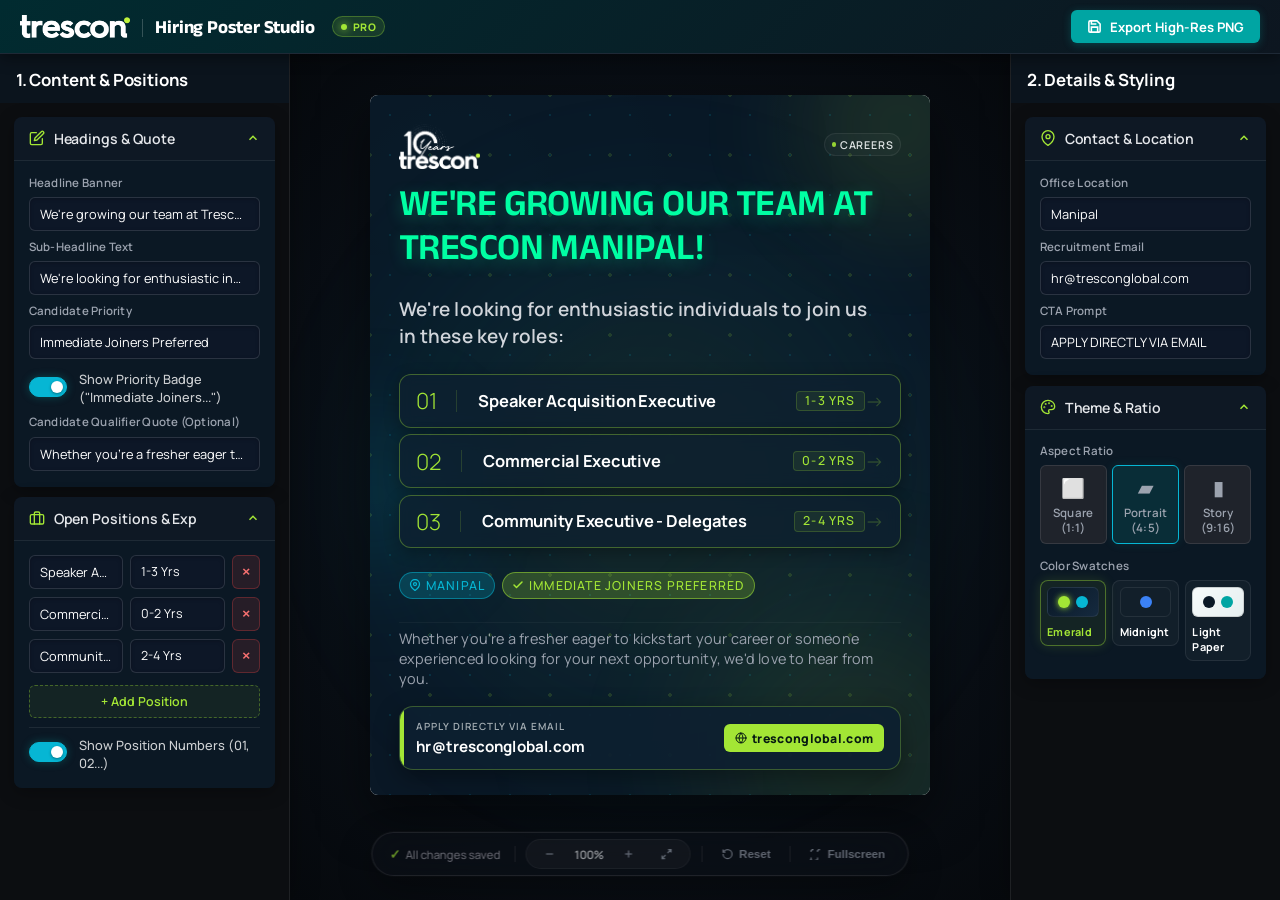
==== commit b63909c8: "Production Build: Permanent Clean Deployment v24.0" ====
--- a/hiring-poster.html
+++ b/hiring-poster.html
@@ -14,7 +14,7 @@
   <link rel="preconnect" href="https://fonts.gstatic.com" crossorigin>
   <link href="https://fonts.googleapis.com/css2?family=Anek+Devanagari:wght@400;500;600;700&family=Manrope:wght@400;500;600;700;800&display=swap" rel="stylesheet">
   
-  <link rel="stylesheet" href="style.css?v=27.0">
+  <link rel="stylesheet" href="style.css?v=28.0">
 </head>
 <body>
 
@@ -67,10 +67,17 @@
                 <label for="subtitle-input">Sub-Headline Text</label>
                 <input type="text" id="subtitle-input" class="form-input" value="We're looking for enthusiastic individuals to join us in these key roles:" placeholder="Sub-headline text">
               </div>
-              <!-- CANDIDATE PRIORITY -->
+              <!-- CANDIDATE PRIORITY WITH TOGGLE SWITCH -->
               <div class="form-group" style="margin-top: 0.5rem;">
                 <label for="highlight-input">Candidate Priority</label>
                 <input type="text" id="highlight-input" class="form-input" value="Immediate Joiners Preferred" placeholder="e.g. Immediate Joiners Preferred">
+                <div class="switch-container" style="margin-top: 0.4rem;">
+                  <label class="switch">
+                    <input type="checkbox" id="show-priority-toggle" checked>
+                    <span class="slider"></span>
+                  </label>
+                  <span class="switch-label">Show Priority Badge ("Immediate Joiners...")</span>
+                </div>
               </div>
               <!-- CANDIDATE QUALIFIER QUOTE -->
               <div class="form-group" style="margin-top: 0.5rem;">
@@ -151,7 +158,7 @@
                 <span id="flyer-location-text">Manipal</span>
               </div>
               
-              <div class="info-badge badge-highlight">
+              <div class="info-badge badge-highlight" id="flyer-highlight-badge">
                 <svg viewBox="0 0 24 24" fill="none" stroke="currentColor" stroke-width="3" stroke-linecap="round" stroke-linejoin="round">
                   <polyline points="20 6 9 17 4 12"></polyline>
                 </svg>
@@ -354,6 +361,6 @@
 
   <!-- HTML2Canvas Image Export Library -->
   <script src="html2canvas.min.js"></script>
-  <script src="app.js?v=27.0"></script>
+  <script src="app.js?v=28.0"></script>
 </body>
 </html>
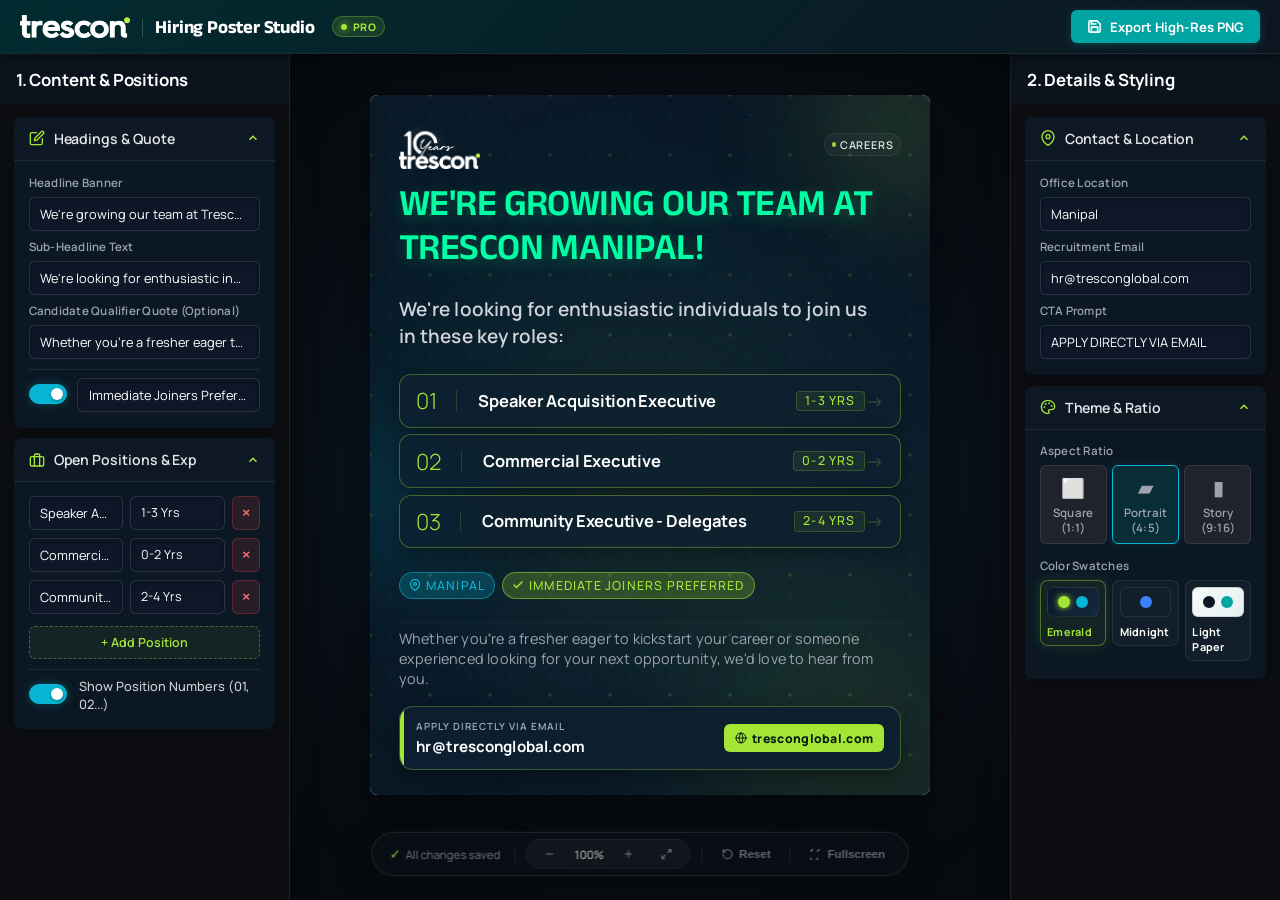
==== commit 1f366d91: "Production Build: Permanent Clean Deployment v24.0" ====
--- a/hiring-poster.html
+++ b/hiring-poster.html
@@ -14,7 +14,7 @@
   <link rel="preconnect" href="https://fonts.gstatic.com" crossorigin>
   <link href="https://fonts.googleapis.com/css2?family=Anek+Devanagari:wght@400;500;600;700&family=Manrope:wght@400;500;600;700;800&display=swap" rel="stylesheet">
   
-  <link rel="stylesheet" href="style.css?v=28.0">
+  <link rel="stylesheet" href="style.css?v=29.0">
 </head>
 <body>
 
@@ -67,22 +67,20 @@
                 <label for="subtitle-input">Sub-Headline Text</label>
                 <input type="text" id="subtitle-input" class="form-input" value="We're looking for enthusiastic individuals to join us in these key roles:" placeholder="Sub-headline text">
               </div>
-              <!-- CANDIDATE PRIORITY WITH TOGGLE SWITCH -->
-              <div class="form-group" style="margin-top: 0.5rem;">
-                <label for="highlight-input">Candidate Priority</label>
-                <input type="text" id="highlight-input" class="form-input" value="Immediate Joiners Preferred" placeholder="e.g. Immediate Joiners Preferred">
-                <div class="switch-container" style="margin-top: 0.4rem;">
-                  <label class="switch">
-                    <input type="checkbox" id="show-priority-toggle" checked>
-                    <span class="slider"></span>
-                  </label>
-                  <span class="switch-label">Show Priority Badge ("Immediate Joiners...")</span>
-                </div>
-              </div>
               <!-- CANDIDATE QUALIFIER QUOTE -->
               <div class="form-group" style="margin-top: 0.5rem;">
                 <label for="qualifier-input">Candidate Qualifier Quote (Optional)</label>
                 <input type="text" id="qualifier-input" class="form-input" value="Whether you're a fresher eager to kickstart your career or someone experienced looking for your next opportunity, we'd love to hear from you." placeholder="Leave blank to remove quote">
+              </div>
+              <!-- SINGLE-ROW EDITABLE CANDIDATE PRIORITY TOGGLE CONTROL -->
+              <div class="form-group" style="margin-top: 0.6rem; border-top: 1px solid rgba(255, 255, 255, 0.08); padding-top: 0.5rem;">
+                <div class="switch-input-container">
+                  <label class="switch" title="Toggle Candidate Priority ON/OFF">
+                    <input type="checkbox" id="show-priority-toggle" checked>
+                    <span class="slider"></span>
+                  </label>
+                  <input type="text" id="highlight-input" class="form-input switch-form-input" value="Immediate Joiners Preferred" placeholder="Candidate Priority (e.g. Immediate Joiners Preferred)">
+                </div>
               </div>
             </div>
           </div>
@@ -361,6 +359,6 @@
 
   <!-- HTML2Canvas Image Export Library -->
   <script src="html2canvas.min.js"></script>
-  <script src="app.js?v=28.0"></script>
+  <script src="app.js?v=29.0"></script>
 </body>
 </html>
--- a/style.css
+++ b/style.css
@@ -1532,6 +1532,33 @@
   color: rgba(255, 255, 255, 0.8);
 }
 
+/* Inline Single-Row Switch + Input Control */
+.switch-input-container {
+  display: flex;
+  align-items: center;
+  gap: 0.65rem;
+  width: 100%;
+}
+
+.switch-form-input {
+  flex: 1;
+  font-size: 0.82rem !important;
+  padding: 0.4rem 0.65rem !important;
+  height: 32px !important;
+  line-height: 1.2 !important;
+  transition: all 0.2s ease !important;
+}
+
+.switch-input-container.disabled {
+  opacity: 0.45;
+}
+
+.switch-input-container.disabled .switch-form-input {
+  pointer-events: none;
+  background: rgba(255, 255, 255, 0.02) !important;
+  border-color: rgba(255, 255, 255, 0.05) !important;
+}
+
 /* Tooltip Feedback styles for Copy actions */
 .cta-info {
   position: relative;
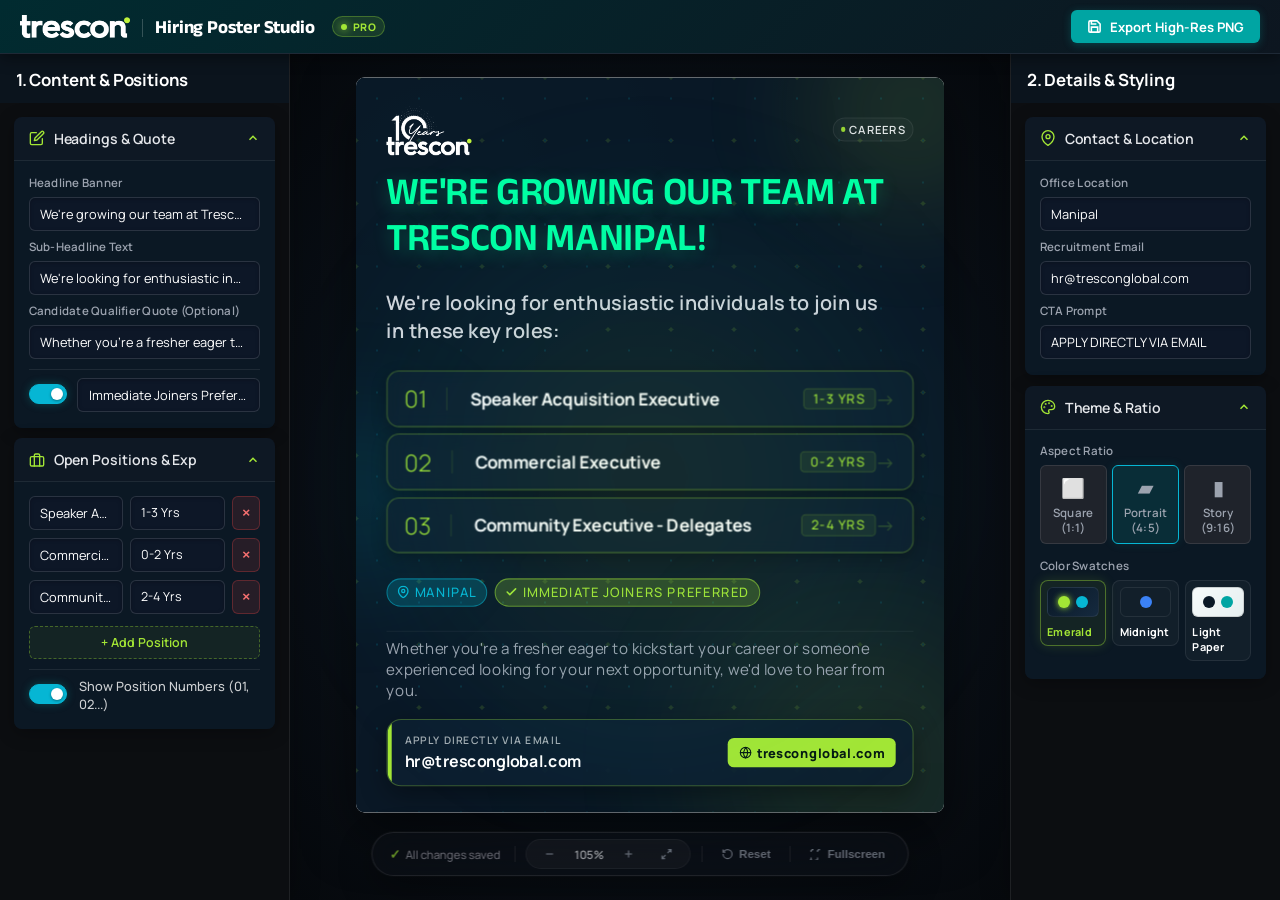
==== commit 09b2a50f: "Production Build: Permanent Clean Deployment v24.0" ====
--- a/hiring-poster.html
+++ b/hiring-poster.html
@@ -14,7 +14,7 @@
   <link rel="preconnect" href="https://fonts.gstatic.com" crossorigin>
   <link href="https://fonts.googleapis.com/css2?family=Anek+Devanagari:wght@400;500;600;700&family=Manrope:wght@400;500;600;700;800&display=swap" rel="stylesheet">
   
-  <link rel="stylesheet" href="style.css?v=29.0">
+  <link rel="stylesheet" href="style.css?v=30.0">
 </head>
 <body>
 
@@ -359,6 +359,6 @@
 
   <!-- HTML2Canvas Image Export Library -->
   <script src="html2canvas.min.js"></script>
-  <script src="app.js?v=29.0"></script>
+  <script src="app.js?v=30.0"></script>
 </body>
 </html>
--- a/style.css
+++ b/style.css
@@ -192,9 +192,12 @@
   align-items: center;
   justify-content: center;
   position: relative;
-  overflow: hidden;
+  overflow: auto;
   background: radial-gradient(circle at center, #0f1823 0%, #06090d 100%);
-  padding: 1.5rem;
+  padding: 1.5rem 1.5rem 5.5rem 1.5rem;
+  box-sizing: border-box;
+  min-height: 0;
+  min-width: 0;
 }
 
 /* Right Panel: Style, Theme & Format (290px) */
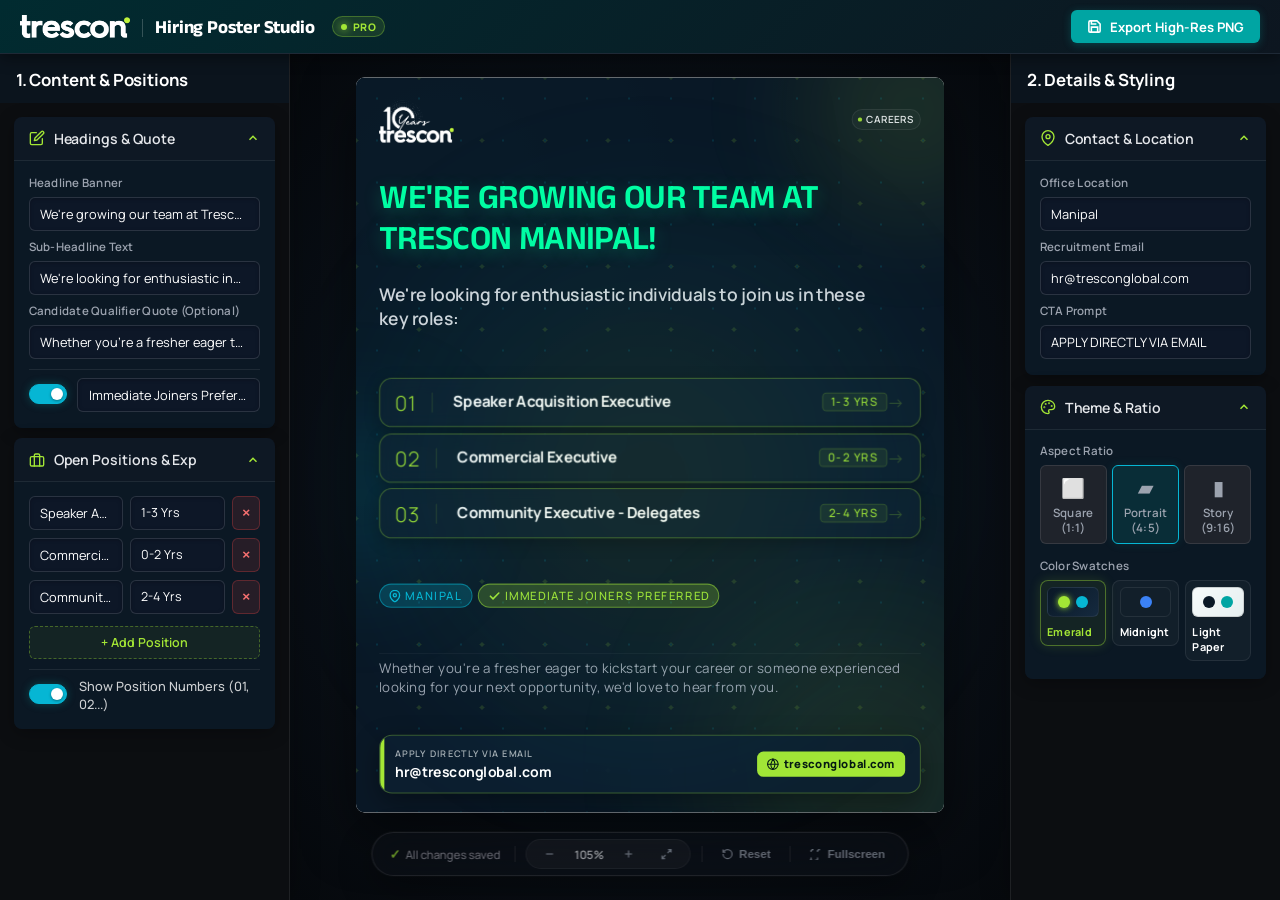
==== commit 7eebc880: "Production Build: Permanent Clean Deployment v24.0" ====
--- a/hiring-poster.html
+++ b/hiring-poster.html
@@ -14,7 +14,7 @@
   <link rel="preconnect" href="https://fonts.gstatic.com" crossorigin>
   <link href="https://fonts.googleapis.com/css2?family=Anek+Devanagari:wght@400;500;600;700&family=Manrope:wght@400;500;600;700;800&display=swap" rel="stylesheet">
   
-  <link rel="stylesheet" href="style.css?v=30.0">
+  <link rel="stylesheet" href="style.css?v=31.0">
 </head>
 <body>
 
@@ -359,6 +359,6 @@
 
   <!-- HTML2Canvas Image Export Library -->
   <script src="html2canvas.min.js"></script>
-  <script src="app.js?v=30.0"></script>
+  <script src="app.js?v=31.0"></script>
 </body>
 </html>
--- a/style.css
+++ b/style.css
@@ -547,43 +547,43 @@
   display: flex;
   flex-direction: column;
   justify-content: space-between !important;
-  padding: 1.5em 1.75em 1.5em 1.75em !important;
+  padding: 1.25em 1.5em 1.25em 1.5em !important;
   overflow: hidden;
   user-select: none;
-  font-size: 16.5px; /* Base size */
+  font-size: 14.5px; /* Base size for 100% full CTA visibility */
   box-sizing: border-box;
 }
 
 /* Senior Design System: Viewport Base Font-Size Scaling */
 .ratio-portrait .flyer-canvas {
-  font-size: 16.5px; /* Fills 700px height gracefully */
+  font-size: 14.5px; /* Fills 700px height gracefully with zero CTA cutoff */
 }
 .ratio-square .flyer-canvas {
-  font-size: 14.2px; /* Fills 600px height gracefully */
+  font-size: 12.5px; /* Fills 600px height gracefully */
 }
 .ratio-story .flyer-canvas {
-  font-size: 15.2px; /* Fills 728px mobile height gracefully, zero empty voids! */
+  font-size: 13.8px; /* Fills 728px mobile height gracefully */
 }
 
 /* Density-Based Auto-Scaling overrides */
 .flyer-canvas.canvas-roles-4 {
-  font-size: 14.2px;
+  font-size: 13.0px;
 }
 .ratio-square .flyer-canvas.canvas-roles-4 {
-  font-size: 12.2px;
+  font-size: 11.2px;
 }
 .ratio-story .flyer-canvas.canvas-roles-4 {
-  font-size: 12.8px;
+  font-size: 12.0px;
 }
 
 .flyer-canvas.canvas-roles-5 {
-  font-size: 12.5px;
+  font-size: 11.5px;
 }
 .ratio-square .flyer-canvas.canvas-roles-5 {
-  font-size: 10.8px;
+  font-size: 9.8px;
 }
 .ratio-story .flyer-canvas.canvas-roles-5 {
-  font-size: 11.0px;
+  font-size: 10.5px;
 }
 
 /* Organic Tactile Noise Texture Overlay */
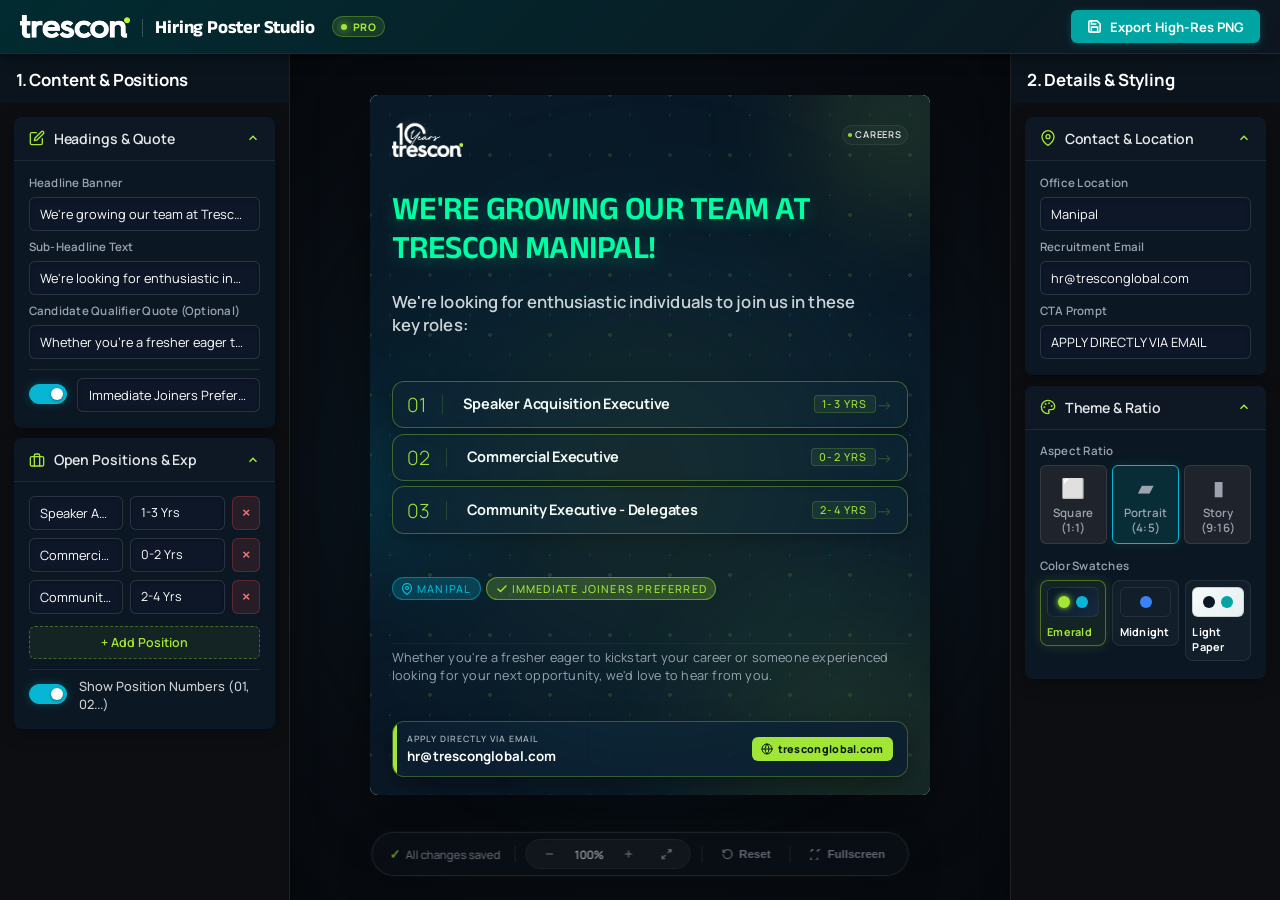
==== commit e0f0a870: "Production Build: Permanent Clean Deployment v24.0" ====
--- a/hiring-poster.html
+++ b/hiring-poster.html
@@ -14,7 +14,7 @@
   <link rel="preconnect" href="https://fonts.gstatic.com" crossorigin>
   <link href="https://fonts.googleapis.com/css2?family=Anek+Devanagari:wght@400;500;600;700&family=Manrope:wght@400;500;600;700;800&display=swap" rel="stylesheet">
   
-  <link rel="stylesheet" href="style.css?v=31.0">
+  <link rel="stylesheet" href="style.css?v=32.0">
 </head>
 <body>
 
@@ -121,69 +121,72 @@
       <main class="preview-workspace-center" id="preview-workspace">
         <div class="studio-halo-glow" id="studio-halo-glow"></div>
 
-        <div class="flyer-canvas-wrapper ratio-portrait" id="flyer-canvas-wrapper">
-          <div class="flyer-canvas theme-emerald-glow" id="flyer-canvas">
-            
-            <div class="brand-pattern pattern-circles" id="brand-pattern"></div>
-            
-            <div class="brand-deco-circle deco-1"></div>
-            <div class="brand-deco-circle deco-2"></div>
-            <div class="brand-deco-circle deco-3"></div>
-            
-            <div class="flyer-header">
-              <img src="brand_assets/10-years-trescon-logo-W.png" alt="Trescon Global" class="flyer-logo" id="flyer-logo">
-              <div class="careers-badge">
-                <span class="pulse-dot"></span>
-                <span>Careers</span>
-              </div>
-            </div>
-            
-            <div class="flyer-intro">
-              <h2 class="flyer-title" id="flyer-title-text">We're growing our team at Trescon Manipal!</h2>
-              <p class="flyer-subtitle" id="flyer-subtitle-text">We're looking for enthusiastic individuals to join us in these key roles:</p>
-            </div>
-            
-            <div class="flyer-roles" id="flyer-roles-list">
-              <!-- Dynamic elements generated by app.js -->
-            </div>
-            
-            <div class="flyer-meta-row">
-              <div class="info-badge">
-                <svg viewBox="0 0 24 24" fill="none" stroke="currentColor" stroke-width="2.5" stroke-linecap="round" stroke-linejoin="round">
-                  <path d="M21 10c0 7-9 13-9 13s-9-6-9-13a9 9 0 0 1 18 0z"></path>
-                  <circle cx="12" cy="10" r="3"></circle>
-                </svg>
-                <span id="flyer-location-text">Manipal</span>
-              </div>
-              
-              <div class="info-badge badge-highlight" id="flyer-highlight-badge">
-                <svg viewBox="0 0 24 24" fill="none" stroke="currentColor" stroke-width="3" stroke-linecap="round" stroke-linejoin="round">
-                  <polyline points="20 6 9 17 4 12"></polyline>
-                </svg>
-                <span id="flyer-highlight-text">Immediate Joiners Preferred</span>
-              </div>
-            </div>
-            
-            <p class="candidate-qualifier" id="flyer-candidate-qualifier">
-              Whether you're a fresher eager to kickstart your career or someone experienced looking for your next opportunity, we'd love to hear from you.
-            </p>
-            
-            <div class="cta-box">
-              <div class="cta-info">
-                <span class="cta-text" id="flyer-cta-label-text">APPLY DIRECTLY VIA EMAIL</span>
-                <a href="mailto:hr@tresconglobal.com" id="flyer-mailto-link" class="cta-highlight" title="Click to send email">
-                  <span id="flyer-email-text">hr@tresconglobal.com</span>
-                </a>
-              </div>
-              
-              <div class="cta-right-col">
-                <a href="https://tresconglobal.com" target="_blank" class="cta-website-badge" title="Visit Official Website">
-                  <svg width="12" height="12" viewBox="0 0 24 24" fill="none" stroke="currentColor" stroke-width="2" stroke-linecap="round" stroke-linejoin="round"><circle cx="12" cy="12" r="10"></circle><line x1="2" y1="12" x2="22" y2="12"></line><path d="M12 2a15.3 15.3 0 0 1 4 10 15.3 15.3 0 0 1-4 10 15.3 15.3 0 0 1-4-10z"></path></svg>
-                  <span>tresconglobal.com</span>
-                </a>
-              </div>
-            </div>
-
+        <!-- CANVAS FOOTPRINT SCALER WRAPPER -->
+        <div class="canvas-scaler" id="canvas-scaler">
+          <div class="flyer-canvas-wrapper ratio-portrait" id="flyer-canvas-wrapper">
+            <div class="flyer-canvas theme-emerald-glow" id="flyer-canvas">
+              
+              <div class="brand-pattern pattern-circles" id="brand-pattern"></div>
+              
+              <div class="brand-deco-circle deco-1"></div>
+              <div class="brand-deco-circle deco-2"></div>
+              <div class="brand-deco-circle deco-3"></div>
+              
+              <div class="flyer-header">
+                <img src="brand_assets/10-years-trescon-logo-W.png" alt="Trescon Global" class="flyer-logo" id="flyer-logo">
+                <div class="careers-badge">
+                  <span class="pulse-dot"></span>
+                  <span>Careers</span>
+                </div>
+              </div>
+              
+              <div class="flyer-intro">
+                <h2 class="flyer-title" id="flyer-title-text">We're growing our team at Trescon Manipal!</h2>
+                <p class="flyer-subtitle" id="flyer-subtitle-text">We're looking for enthusiastic individuals to join us in these key roles:</p>
+              </div>
+              
+              <div class="flyer-roles" id="flyer-roles-list">
+                <!-- Dynamic elements generated by app.js -->
+              </div>
+              
+              <div class="flyer-meta-row">
+                <div class="info-badge">
+                  <svg viewBox="0 0 24 24" fill="none" stroke="currentColor" stroke-width="2.5" stroke-linecap="round" stroke-linejoin="round">
+                    <path d="M21 10c0 7-9 13-9 13s-9-6-9-13a9 9 0 0 1 18 0z"></path>
+                    <circle cx="12" cy="10" r="3"></circle>
+                  </svg>
+                  <span id="flyer-location-text">Manipal</span>
+                </div>
+                
+                <div class="info-badge badge-highlight" id="flyer-highlight-badge">
+                  <svg viewBox="0 0 24 24" fill="none" stroke="currentColor" stroke-width="3" stroke-linecap="round" stroke-linejoin="round">
+                    <polyline points="20 6 9 17 4 12"></polyline>
+                  </svg>
+                  <span id="flyer-highlight-text">Immediate Joiners Preferred</span>
+                </div>
+              </div>
+              
+              <p class="candidate-qualifier" id="flyer-candidate-qualifier">
+                Whether you're a fresher eager to kickstart your career or someone experienced looking for your next opportunity, we'd love to hear from you.
+              </p>
+              
+              <div class="cta-box">
+                <div class="cta-info">
+                  <span class="cta-text" id="flyer-cta-label-text">APPLY DIRECTLY VIA EMAIL</span>
+                  <a href="mailto:hr@tresconglobal.com" id="flyer-mailto-link" class="cta-highlight" title="Click to send email">
+                    <span id="flyer-email-text">hr@tresconglobal.com</span>
+                  </a>
+                </div>
+                
+                <div class="cta-right-col">
+                  <a href="https://tresconglobal.com" target="_blank" class="cta-website-badge" title="Visit Official Website">
+                    <svg width="12" height="12" viewBox="0 0 24 24" fill="none" stroke="currentColor" stroke-width="2" stroke-linecap="round" stroke-linejoin="round"><circle cx="12" cy="12" r="10"></circle><line x1="2" y1="12" x2="22" y2="12"></line><path d="M12 2a15.3 15.3 0 0 1 4 10 15.3 15.3 0 0 1-4 10 15.3 15.3 0 0 1-4-10z"></path></svg>
+                    <span>tresconglobal.com</span>
+                  </a>
+                </div>
+              </div>
+
+            </div>
           </div>
         </div>
 
@@ -359,6 +362,6 @@
 
   <!-- HTML2Canvas Image Export Library -->
   <script src="html2canvas.min.js"></script>
-  <script src="app.js?v=31.0"></script>
+  <script src="app.js?v=32.0"></script>
 </body>
 </html>
--- a/style.css
+++ b/style.css
@@ -513,14 +513,26 @@
   position: relative;
 }
 
+/* Dynamic Canvas Scaler Container (Figma / Canva Footprint Wrapper) */
+.canvas-scaler {
+  display: flex;
+  align-items: center;
+  justify-content: center;
+  position: relative;
+  transition: width 0.25s cubic-bezier(0.4, 0, 0.2, 1), height 0.25s cubic-bezier(0.4, 0, 0.2, 1);
+  margin: auto;
+  flex-shrink: 0;
+}
+
 /* Preview Canvas Container */
 .flyer-canvas-wrapper {
   box-shadow: 0 20px 50px rgba(0, 0, 0, 0.5);
   border-radius: 8px;
   overflow: hidden;
   position: relative;
-  transition: width 0.3s cubic-bezier(0.4, 0, 0.2, 1), height 0.3s cubic-bezier(0.4, 0, 0.2, 1);
+  transition: transform 0.25s cubic-bezier(0.4, 0, 0.2, 1);
   background-color: #fff;
+  flex-shrink: 0;
 }
 
 /* Poster Aspect Ratio Presets */
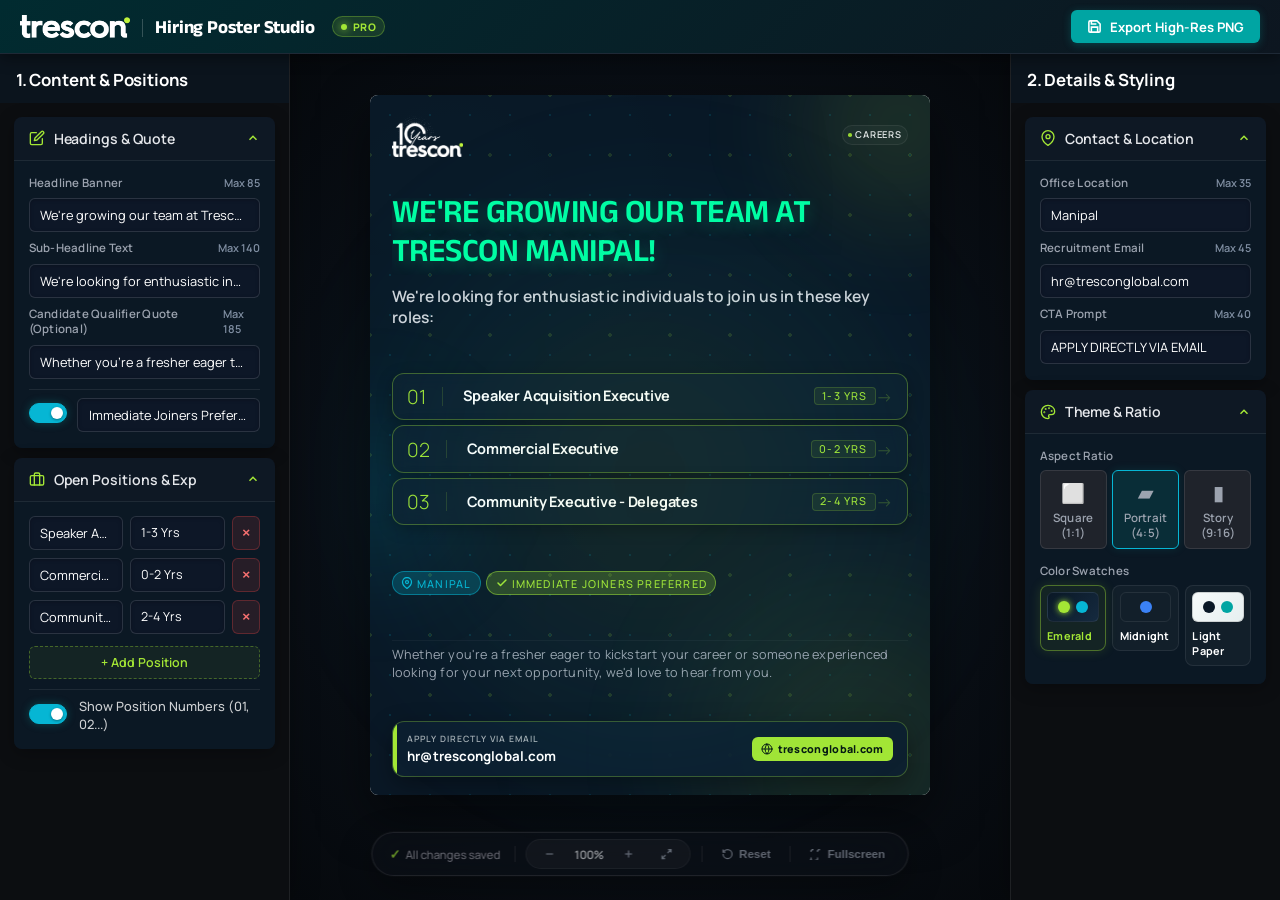
==== commit e9154110: "Production Build: Permanent Clean Deployment v24.0" ====
--- a/hiring-poster.html
+++ b/hiring-poster.html
@@ -14,7 +14,7 @@
   <link rel="preconnect" href="https://fonts.gstatic.com" crossorigin>
   <link href="https://fonts.googleapis.com/css2?family=Anek+Devanagari:wght@400;500;600;700&family=Manrope:wght@400;500;600;700;800&display=swap" rel="stylesheet">
   
-  <link rel="stylesheet" href="style.css?v=32.0">
+  <link rel="stylesheet" href="style.css?v=33.0">
 </head>
 <body>
 
@@ -60,17 +60,26 @@
             
             <div class="accordion-body" id="acc-body-headings">
               <div class="form-group">
-                <label for="title-input">Headline Banner</label>
-                <input type="text" id="title-input" class="form-input" value="We're growing our team at Trescon Manipal!" placeholder="Headline banner text">
+                <div class="label-row">
+                  <label for="title-input">Headline Banner</label>
+                  <span class="char-counter" id="title-counter">Max 85</span>
+                </div>
+                <input type="text" id="title-input" class="form-input" maxlength="85" value="We're growing our team at Trescon Manipal!" placeholder="Headline banner text">
               </div>
               <div class="form-group" style="margin-top: 0.5rem;">
-                <label for="subtitle-input">Sub-Headline Text</label>
-                <input type="text" id="subtitle-input" class="form-input" value="We're looking for enthusiastic individuals to join us in these key roles:" placeholder="Sub-headline text">
+                <div class="label-row">
+                  <label for="subtitle-input">Sub-Headline Text</label>
+                  <span class="char-counter" id="subtitle-counter">Max 140</span>
+                </div>
+                <input type="text" id="subtitle-input" class="form-input" maxlength="140" value="We're looking for enthusiastic individuals to join us in these key roles:" placeholder="Sub-headline text">
               </div>
               <!-- CANDIDATE QUALIFIER QUOTE -->
               <div class="form-group" style="margin-top: 0.5rem;">
-                <label for="qualifier-input">Candidate Qualifier Quote (Optional)</label>
-                <input type="text" id="qualifier-input" class="form-input" value="Whether you're a fresher eager to kickstart your career or someone experienced looking for your next opportunity, we'd love to hear from you." placeholder="Leave blank to remove quote">
+                <div class="label-row">
+                  <label for="qualifier-input">Candidate Qualifier Quote (Optional)</label>
+                  <span class="char-counter" id="qualifier-counter">Max 185</span>
+                </div>
+                <input type="text" id="qualifier-input" class="form-input" maxlength="185" value="Whether you're a fresher eager to kickstart your career or someone experienced looking for your next opportunity, we'd love to hear from you." placeholder="Leave blank to remove quote">
               </div>
               <!-- SINGLE-ROW EDITABLE CANDIDATE PRIORITY TOGGLE CONTROL -->
               <div class="form-group" style="margin-top: 0.6rem; border-top: 1px solid rgba(255, 255, 255, 0.08); padding-top: 0.5rem;">
@@ -79,7 +88,7 @@
                     <input type="checkbox" id="show-priority-toggle" checked>
                     <span class="slider"></span>
                   </label>
-                  <input type="text" id="highlight-input" class="form-input switch-form-input" value="Immediate Joiners Preferred" placeholder="Candidate Priority (e.g. Immediate Joiners Preferred)">
+                  <input type="text" id="highlight-input" class="form-input switch-form-input" maxlength="45" value="Immediate Joiners Preferred" placeholder="Candidate Priority (Max 45)">
                 </div>
               </div>
             </div>
@@ -253,16 +262,25 @@
 
             <div class="accordion-body" id="acc-body-contact">
               <div class="form-group">
-                <label for="location-input">Office Location</label>
-                <input type="text" id="location-input" class="form-input" value="Manipal" placeholder="Manipal">
+                <div class="label-row">
+                  <label for="location-input">Office Location</label>
+                  <span class="char-counter" id="location-counter">Max 35</span>
+                </div>
+                <input type="text" id="location-input" class="form-input" maxlength="35" value="Manipal" placeholder="Manipal">
               </div>
               <div class="form-group" style="margin-top: 0.5rem;">
-                <label for="email-input">Recruitment Email</label>
-                <input type="email" id="email-input" class="form-input" value="hr@tresconglobal.com" placeholder="hr@tresconglobal.com">
+                <div class="label-row">
+                  <label for="email-input">Recruitment Email</label>
+                  <span class="char-counter" id="email-counter">Max 45</span>
+                </div>
+                <input type="email" id="email-input" class="form-input" maxlength="45" value="hr@tresconglobal.com" placeholder="hr@tresconglobal.com">
               </div>
               <div class="form-group" style="margin-top: 0.5rem;">
-                <label for="cta-label-input">CTA Prompt</label>
-                <input type="text" id="cta-label-input" class="form-input" value="APPLY DIRECTLY VIA EMAIL" placeholder="APPLY DIRECTLY VIA EMAIL">
+                <div class="label-row">
+                  <label for="cta-label-input">CTA Prompt</label>
+                  <span class="char-counter" id="cta-counter">Max 40</span>
+                </div>
+                <input type="text" id="cta-label-input" class="form-input" maxlength="40" value="APPLY DIRECTLY VIA EMAIL" placeholder="APPLY DIRECTLY VIA EMAIL">
               </div>
             </div>
           </div>
@@ -362,6 +380,6 @@
 
   <!-- HTML2Canvas Image Export Library -->
   <script src="html2canvas.min.js"></script>
-  <script src="app.js?v=32.0"></script>
+  <script src="app.js?v=33.0"></script>
 </body>
 </html>
--- a/style.css
+++ b/style.css
@@ -922,11 +922,11 @@
   pointer-events: none;
 }
 
-/* Headings */
+/* Headings & Text Overload Guards */
 .flyer-intro {
   display: flex;
   flex-direction: column;
-  gap: 0.75em;
+  gap: 0.5em;
 }
 
 .flyer-title {
@@ -936,17 +936,46 @@
   line-height: 1.18; 
   text-transform: uppercase;
   letter-spacing: -0.015em;
+  display: -webkit-box !important;
+  -webkit-line-clamp: 2 !important;
+  -webkit-box-orient: vertical !important;
+  overflow: hidden !important;
+  text-overflow: ellipsis !important;
 }
 
 .flyer-subtitle {
-  font-size: 1.15em; /* Scaled to base em */
+  font-size: 1.08em; /* Scaled to base em */
   font-weight: 600; 
-  line-height: 1.4;
-  max-width: 95%;
+  line-height: 1.35;
+  max-width: 98%;
   text-transform: none; /* Sentence Case */
   letter-spacing: 0.1px;
-  margin-top: 0.4em; 
-  margin-bottom: 0.4em !important; 
+  margin-top: 0.25em; 
+  margin-bottom: 0.25em !important; 
+  display: -webkit-box !important;
+  -webkit-line-clamp: 3 !important;
+  -webkit-box-orient: vertical !important;
+  overflow: hidden !important;
+  text-overflow: ellipsis !important;
+}
+
+/* Character Count & Label Row Styles */
+.label-row {
+  display: flex;
+  align-items: center;
+  justify-content: space-between;
+  margin-bottom: 0.25rem;
+}
+
+.label-row label {
+  margin-bottom: 0 !important;
+}
+
+.char-counter {
+  font-size: 0.68rem;
+  font-weight: 600;
+  color: #94A3B8;
+  opacity: 0.85;
 }
 
 /* Positions Section */
@@ -1249,6 +1278,11 @@
   border-top: 1px solid rgba(255, 255, 255, 0.04);
   font-style: normal;
   letter-spacing: 0.2px;
+  display: -webkit-box !important;
+  -webkit-line-clamp: 3 !important;
+  -webkit-box-orient: vertical !important;
+  overflow: hidden !important;
+  text-overflow: ellipsis !important;
 }
 
 .theme-corporate-light .candidate-qualifier {
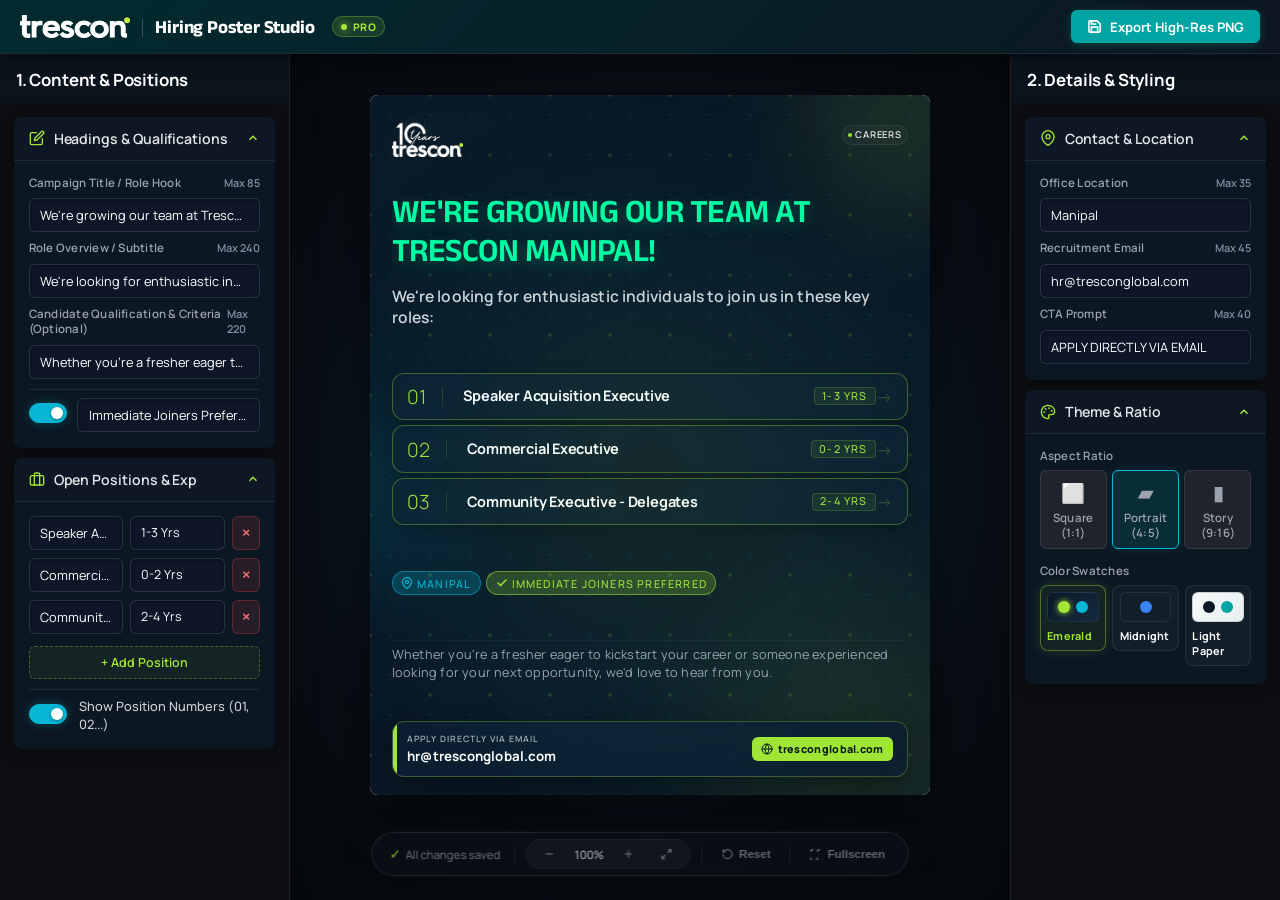
==== commit 9bda74d5: "Production Build: Permanent Clean Deployment v24.0" ====
--- a/hiring-poster.html
+++ b/hiring-poster.html
@@ -14,7 +14,7 @@
   <link rel="preconnect" href="https://fonts.gstatic.com" crossorigin>
   <link href="https://fonts.googleapis.com/css2?family=Anek+Devanagari:wght@400;500;600;700&family=Manrope:wght@400;500;600;700;800&display=swap" rel="stylesheet">
   
-  <link rel="stylesheet" href="style.css?v=33.0">
+  <link rel="stylesheet" href="style.css?v=34.0">
 </head>
 <body>
 
@@ -48,12 +48,12 @@
 
         <div class="accordion-container">
           
-          <!-- ACCORDION 1: CAMPAIGN HEADINGS & PRIORITY (OPEN BY DEFAULT) -->
+          <!-- ACCORDION 1: CAMPAIGN HEADINGS & QUALIFICATIONS (OPEN BY DEFAULT) -->
           <div class="accordion-item open" id="acc-item-headings">
             <button class="accordion-header" aria-expanded="true" aria-controls="acc-body-headings">
               <div class="acc-title-group">
                 <svg class="acc-svg-icon" width="16" height="16" viewBox="0 0 24 24" fill="none" stroke="currentColor" stroke-width="2" stroke-linecap="round" stroke-linejoin="round"><path d="M11 4H4a2 2 0 0 0-2 2v14a2 2 0 0 0 2 2h14a2 2 0 0 0 2-2v-7"></path><path d="M18.5 2.5a2.121 2.121 0 0 1 3 3L12 15l-4 1 1-4 9.5-9.5z"></path></svg>
-                <span class="acc-title">Headings & Quote</span>
+                <span class="acc-title">Headings & Qualifications</span>
               </div>
               <svg class="acc-chevron" width="14" height="14" viewBox="0 0 24 24" fill="none" stroke="currentColor" stroke-width="2.5"><polyline points="6 9 12 15 18 9"></polyline></svg>
             </button>
@@ -61,25 +61,25 @@
             <div class="accordion-body" id="acc-body-headings">
               <div class="form-group">
                 <div class="label-row">
-                  <label for="title-input">Headline Banner</label>
+                  <label for="title-input">Campaign Title / Role Hook</label>
                   <span class="char-counter" id="title-counter">Max 85</span>
                 </div>
-                <input type="text" id="title-input" class="form-input" maxlength="85" value="We're growing our team at Trescon Manipal!" placeholder="Headline banner text">
+                <input type="text" id="title-input" class="form-input" maxlength="85" value="We're growing our team at Trescon Manipal!" placeholder="e.g. WE'RE HIRING AT TRESCON GLOBAL!">
               </div>
               <div class="form-group" style="margin-top: 0.5rem;">
                 <div class="label-row">
-                  <label for="subtitle-input">Sub-Headline Text</label>
-                  <span class="char-counter" id="subtitle-counter">Max 140</span>
-                </div>
-                <input type="text" id="subtitle-input" class="form-input" maxlength="140" value="We're looking for enthusiastic individuals to join us in these key roles:" placeholder="Sub-headline text">
-              </div>
-              <!-- CANDIDATE QUALIFIER QUOTE -->
+                  <label for="subtitle-input">Role Overview / Subtitle</label>
+                  <span class="char-counter" id="subtitle-counter">Max 240</span>
+                </div>
+                <input type="text" id="subtitle-input" class="form-input" maxlength="240" value="We're looking for enthusiastic individuals to join us in these key roles:" placeholder="e.g. We're looking for experienced professionals to lead world-class B2B events:">
+              </div>
+              <!-- CANDIDATE QUALIFICATION & CRITERIA -->
               <div class="form-group" style="margin-top: 0.5rem;">
                 <div class="label-row">
-                  <label for="qualifier-input">Candidate Qualifier Quote (Optional)</label>
-                  <span class="char-counter" id="qualifier-counter">Max 185</span>
-                </div>
-                <input type="text" id="qualifier-input" class="form-input" maxlength="185" value="Whether you're a fresher eager to kickstart your career or someone experienced looking for your next opportunity, we'd love to hear from you." placeholder="Leave blank to remove quote">
+                  <label for="qualifier-input">Candidate Qualification & Criteria (Optional)</label>
+                  <span class="char-counter" id="qualifier-counter">Max 220</span>
+                </div>
+                <input type="text" id="qualifier-input" class="form-input" maxlength="220" value="Whether you're a fresher eager to kickstart your career or someone experienced looking for your next opportunity, we'd love to hear from you." placeholder="e.g. 6+ yrs in conference production, GCC flagship events, C-suite stakeholder management.">
               </div>
               <!-- SINGLE-ROW EDITABLE CANDIDATE PRIORITY TOGGLE CONTROL -->
               <div class="form-group" style="margin-top: 0.6rem; border-top: 1px solid rgba(255, 255, 255, 0.08); padding-top: 0.5rem;">
@@ -88,7 +88,7 @@
                     <input type="checkbox" id="show-priority-toggle" checked>
                     <span class="slider"></span>
                   </label>
-                  <input type="text" id="highlight-input" class="form-input switch-form-input" maxlength="45" value="Immediate Joiners Preferred" placeholder="Candidate Priority (Max 45)">
+                  <input type="text" id="highlight-input" class="form-input switch-form-input" maxlength="45" value="Immediate Joiners Preferred" placeholder="Candidate Priority (e.g. Immediate Joiners Preferred)">
                 </div>
               </div>
             </div>
@@ -380,6 +380,6 @@
 
   <!-- HTML2Canvas Image Export Library -->
   <script src="html2canvas.min.js"></script>
-  <script src="app.js?v=33.0"></script>
+  <script src="app.js?v=34.0"></script>
 </body>
 </html>
--- a/style.css
+++ b/style.css
@@ -578,6 +578,40 @@
 }
 
 /* Density-Based Auto-Scaling overrides */
+.flyer-canvas.canvas-roles-1 {
+  font-size: 15.2px;
+}
+.ratio-square .flyer-canvas.canvas-roles-1 {
+  font-size: 13.5px;
+}
+.ratio-story .flyer-canvas.canvas-roles-1 {
+  font-size: 14.8px;
+}
+
+.flyer-canvas.canvas-roles-1 .flyer-subtitle {
+  -webkit-line-clamp: 5 !important;
+}
+.flyer-canvas.canvas-roles-1 .candidate-qualifier {
+  -webkit-line-clamp: 4 !important;
+}
+
+.flyer-canvas.canvas-roles-2 {
+  font-size: 14.8px;
+}
+.ratio-square .flyer-canvas.canvas-roles-2 {
+  font-size: 13.0px;
+}
+.ratio-story .flyer-canvas.canvas-roles-2 {
+  font-size: 14.2px;
+}
+
+.flyer-canvas.canvas-roles-2 .flyer-subtitle {
+  -webkit-line-clamp: 4 !important;
+}
+.flyer-canvas.canvas-roles-2 .candidate-qualifier {
+  -webkit-line-clamp: 3 !important;
+}
+
 .flyer-canvas.canvas-roles-4 {
   font-size: 13.0px;
 }
